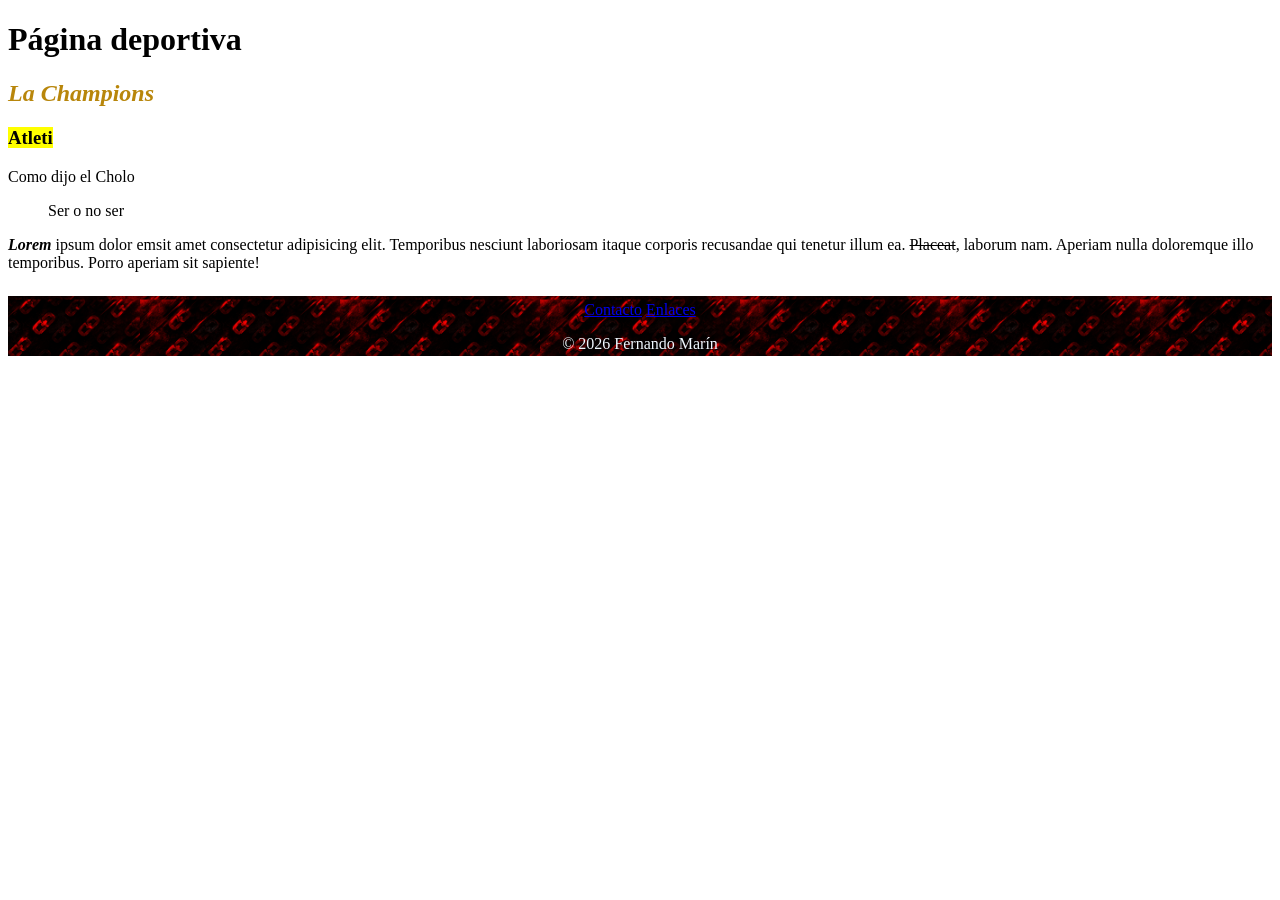
==== index.html @ 680bb14b "Fix HTML structure and update links" ====
<!DOCTYPE html>
<html lang="es">
<head>
    <meta charset="UTF-8">
    <meta name="viewport" content="width=device-width, initial-scale=1.0">
    <title>Página deportiva</title>
    <meta name="keywords" content="futbol, tenis, atletismo, deportes">
    <!-- las keywords no sirven hoy en dia-->
     <meta name="description" content="Página de deportes actualizada">
     <meta name="robots" content="index,follow">
     <meta name="language" content="español">
     <meta name="author" content="Fernando Martín">
     <meta name="subject" content="Deportes">
    <link rel="apple-touch-icon" sizes="180x180" href="apple-touch-icon.png">
    <link rel="icon" type="image/png" sizes="32x32" href="favicon-32x32.png">
    <link rel="icon" type="image/png" sizes="16x16" href="favicon-16x16.png">
</head>
<body>
<link rel="stylesheet" href="estilos.css">
    <header>
        <h1>Página deportiva</h1>
   
   
    </header>
    <nav>
       
    </nav>
    <main>
 <section id="contenido">
    <h2><em>La Champions</em></h2>
    <article>
        <h3><mark>Atleti</mark></h3>
        <p>Como dijo el Cholo</p>
        <blockquote>Ser o no ser</blockquote>
        <p><strong><i>Lorem</i></strong> ipsum dolor emsit amet consectetur adipisicing elit. Temporibus nesciunt laboriosam itaque corporis recusandae qui tenetur illum ea. <s>Placeat</s>, laborum nam. Aperiam nulla doloremque illo temporibus. Porro aperiam sit sapiente!</p>
    </article>

 </section>    
</main>
<title>Página deportiva</title>
<body>
    <h6>  
      

    </h6>   
</body>
<footer>
        <a href="Contacto.html" target="_blank"title="Contacto">Contacto</a>
        <a href="enlaces.html" target="_blank"title="Enlaces">Enlaces</a>
    <blockquote>&copy; 2026 Fernando Marín</blockquote>
</footer>
</body>
</html>
---- estilos.css ----
body{

}
h2{
    color: darkgoldenrod;
}
footer{
li{
word-spacing: 30px;
font-size: 
}
color: aliceblue;
background-repeat: repeat;
background-position: center;
background-attachment: fixed;
height: 50px;
margin: 0;  
display: inline-block;
text-align: center;
padding: 5px 0px;
width: 100%;
background-image:url(imagenes/enlacespeq.png);
background-size: 200px auto;
}
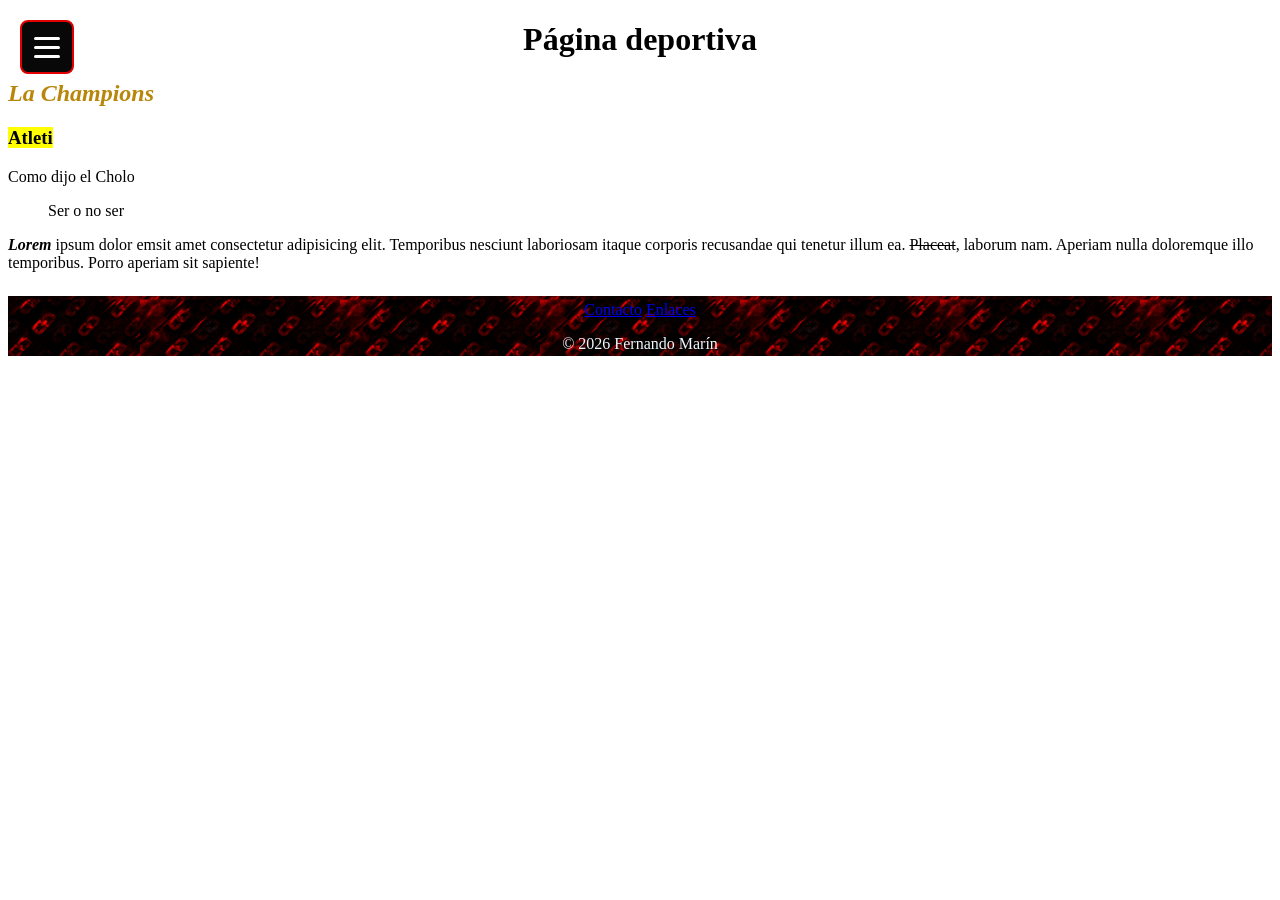
==== commit 81040717: "Fix HTML structure and add side menu functionality" ====
--- a/index.html
+++ b/index.html
@@ -14,8 +14,18 @@
     <link rel="apple-touch-icon" sizes="180x180" href="apple-touch-icon.png">
     <link rel="icon" type="image/png" sizes="32x32" href="favicon-32x32.png">
     <link rel="icon" type="image/png" sizes="16x16" href="favicon-16x16.png">
+    
 </head>
+<head> <meta charset="UTF-8"> <meta name="viewport" content="width=device-width, initial-scale=1.0"> <title>Menú lateral</title> <style> 
+/* Ocultamos el checkbox */ #menu-toggle { display: none; } 
+/* Botón de las tres líneas */ .menu-button { position: fixed; top: 20px; left: 20px; width: 50px; height: 50px; background: #080808; border: 2px solid #e00000; border-radius: 8px; display: flex; flex-direction: column; justify-content: center; align-items: center; gap: 6px; cursor: pointer; z-index: 1001; } 
+/* Las tres líneas */ .menu-button span { width: 26px; height: 3px; background: white; border-radius: 3px; transition: 0.3s; } 
+/* Menú lateral */ .side-menu { position: fixed; top: 0; left: 0; width: 280px; height: 100vh; background: #080808; border-right: 2px solid #e00000; padding-top: 90px; transform: translateX(-100%); transition: transform 0.4s ease; z-index: 1000; } 
+/* Abrir menú */ #menu-toggle:checked ~ .side-menu { transform: translateX(0); } 
+/* Enlaces */ .side-menu a { display: block; padding: 18px 30px; color: white; text-decoration: none; font-size: 18px; font-weight: bold; transition: 0.25s; } .side-menu a:hover { background: #e00000; padding-left: 40px; } 
+/* Convertir las tres líneas en X */ #menu-toggle:checked + .menu-button span:nth-child(1) { transform: rotate(45deg) translate(6px, 6px); } #menu-toggle:checked + .menu-button span:nth-child(2) { opacity: 0; } #menu-toggle:checked + .menu-button span:nth-child(3) { transform: rotate(-45deg) translate(6px, -6px); } </style> </head> <body> <!-- Checkbox que controla el menú --> <input type="checkbox" id="menu-toggle"> <!-- Botón de tres líneas --> <label for="menu-toggle" class="menu-button"> <span></span> <span></span> <span></span> </label> <!-- Menú --> <nav class="side-menu"> <a href="#">Inicio</a> <a href="#">Fútbol</a><!-- Fútbol --> <input type="checkbox" id="futbol-toggle"> <label for="futbol-toggle" class="futbol-menu"> Fútbol <span>+</span> </label> <!-- Subcategorías --> <div class="subcategorias"> <a href="#"><span class="Europa">Ligas Europeas</span></a> <a href="#"><span class="UEFA">UEFA</span></a> <a href="#"><span class="Selecciones">Selecciones</span></a> <a href="#"><span class="América">Ligas Americanas</span></a> </div> <a href="#">Atletismo</a> <a href="#">Baloncesto</a> <a href="#">Motor</a> <a href="Contacto.html" target="_blank"title="Contacto"><span class="azul">Contacto</span></a> <a href="Enlaces.html" target="_blank"title="Enlaces"><span class="azul">Enlaces</span></a></nav> </body>
 <body>
+    
 <link rel="stylesheet" href="estilos.css">
     <header>
         <h1>Página deportiva</h1>
@@ -46,7 +56,7 @@
 </body>
 <footer>
         <a href="Contacto.html" target="_blank"title="Contacto">Contacto</a>
-        <a href="enlaces.html" target="_blank"title="Enlaces">Enlaces</a>
+        <a href="Enlaces.html" target="_blank"title="Enlaces">Enlaces</a>
     <blockquote>&copy; 2026 Fernando Marín</blockquote>
 </footer>
 </body>
--- a/estilos.css
+++ b/estilos.css
@@ -22,4 +22,32 @@
 background-image:url(imagenes/enlacespeq.png);
 background-size: 200px auto;
 }
+h1{
+    text-align: center;
+}
+.azul{
+    color: aquamarine;
+}
+/* Ocultar checkbox */ #futbol-toggle { display: none; } 
+/* Botón Fútbol */ .futbol-menu { display: flex; justify-content: space-between; align-items: center; padding: 18px 30px; color: white; font-size: 18px; font-weight: bold; cursor: pointer; transition: 0.25s; } 
+/* Efecto al pasar el ratón */ .futbol-menu:hover { background: #e00000; } 
+/* Símbolo + */ .futbol-menu span { font-size: 22px; transition: 0.3s; } 
+/* Subcategorías ocultas */ .subcategorias { max-height: 0; overflow: hidden; background: #111; transition: max-height 0.4s ease; } 
+/* Mostrar subcategorías */ #futbol-toggle:checked ~ .subcategorias { max-height: 250px; } 
+/* Enlaces secundarios */ .subcategorias a { display: block; padding: 12px 30px 12px 50px; color: #bdbdbd; text-decoration: none; font-size: 15px; font-weight: normal; transition: 0.25s; } 
+/* Hover de las categorías */ .subcategorias a:hover { color: white; background: #1c1c1c; padding-left: 60px; } 
+/* Cambiar + por − */ #futbol-toggle:checked + .futbol-menu span { transform: rotate(45deg); }
+.UEFA{
+    color: rgb(49, 105, 218);
+}
+.Selecciones{
+    color: greenyellow;
+}
+.Europa{
+    color: slateblue;
+}
+.América{
+    color: chocolate;
+}
+/* Efecto al pasar el ratón */ .UEFA-menu:hover { background: rgb(67, 115, 211); } 
 
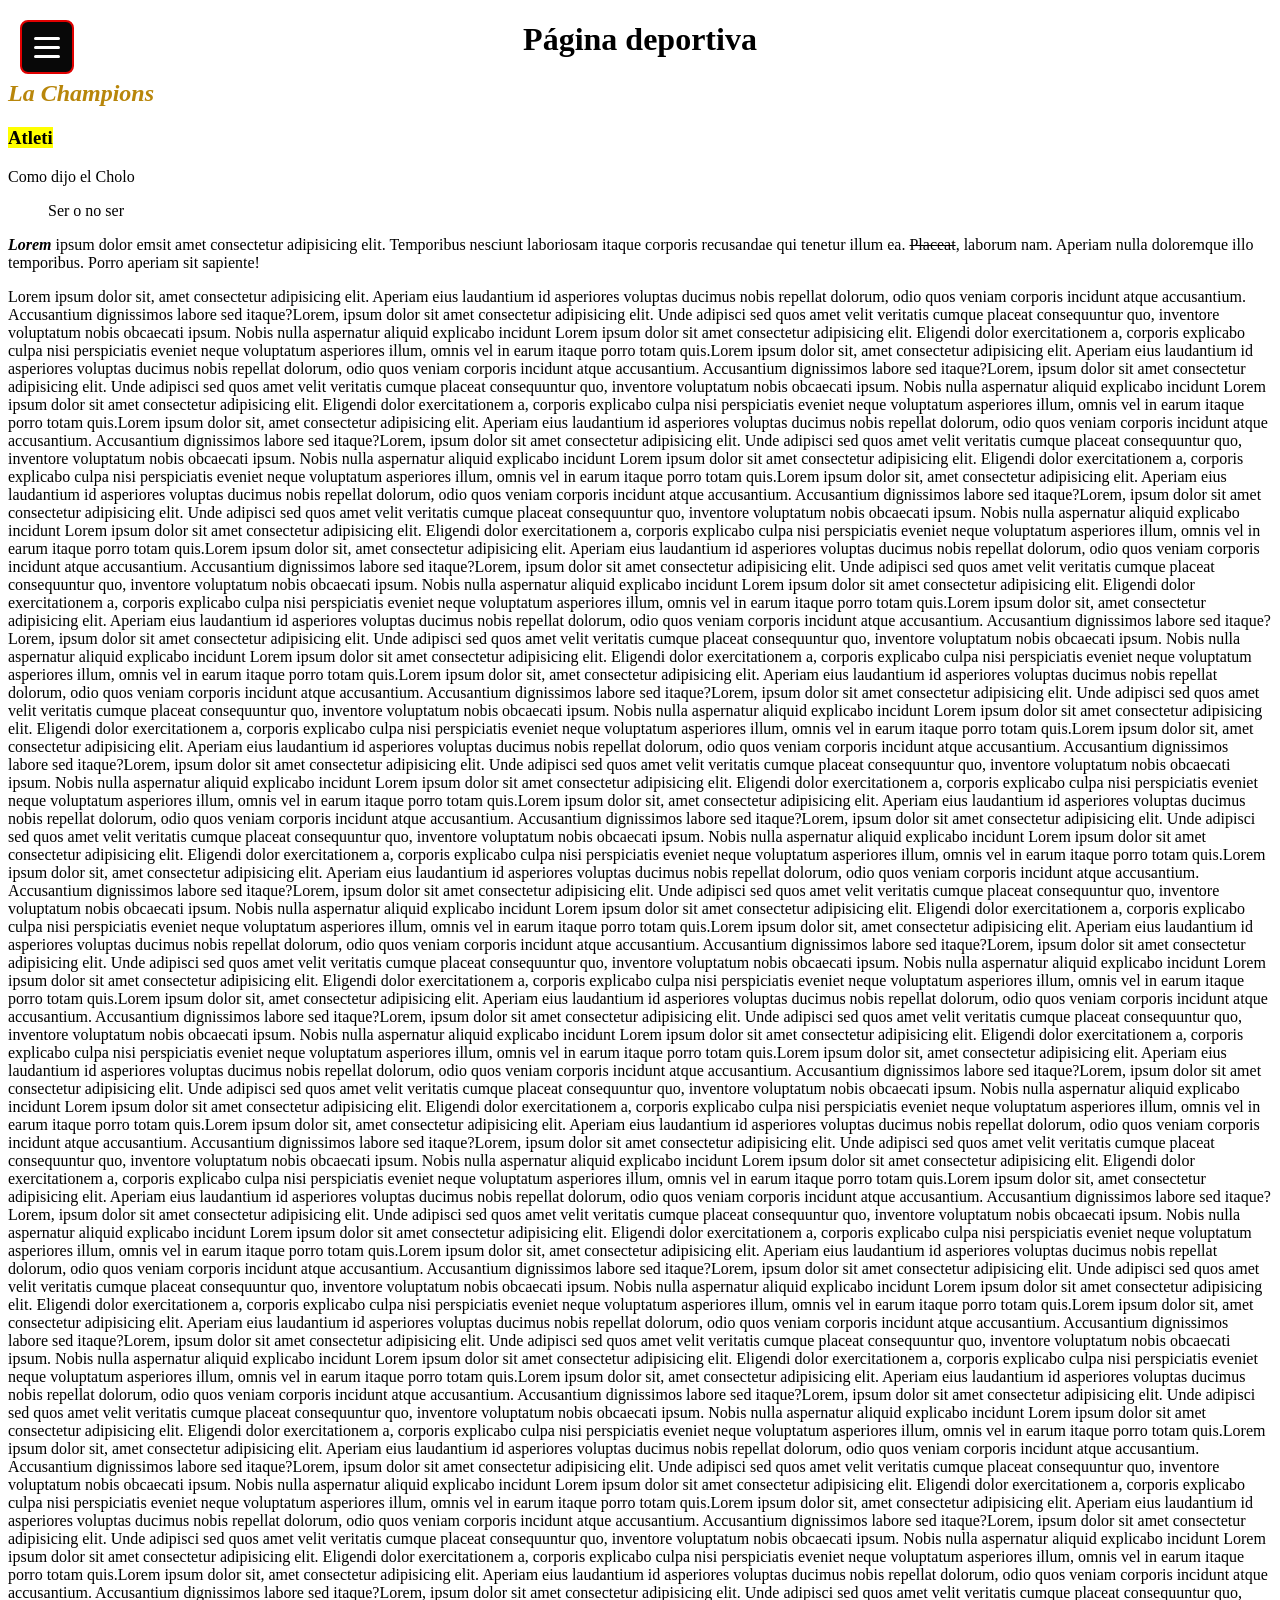
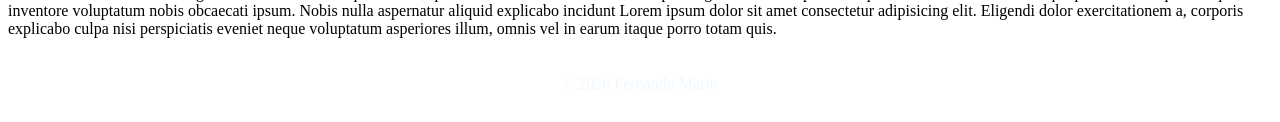
==== commit 8deb0d53: "Update index.html" ====
--- a/index.html
+++ b/index.html
@@ -23,8 +23,75 @@
 /* Menú lateral */ .side-menu { position: fixed; top: 0; left: 0; width: 280px; height: 100vh; background: #080808; border-right: 2px solid #e00000; padding-top: 90px; transform: translateX(-100%); transition: transform 0.4s ease; z-index: 1000; } 
 /* Abrir menú */ #menu-toggle:checked ~ .side-menu { transform: translateX(0); } 
 /* Enlaces */ .side-menu a { display: block; padding: 18px 30px; color: white; text-decoration: none; font-size: 18px; font-weight: bold; transition: 0.25s; } .side-menu a:hover { background: #e00000; padding-left: 40px; } 
-/* Convertir las tres líneas en X */ #menu-toggle:checked + .menu-button span:nth-child(1) { transform: rotate(45deg) translate(6px, 6px); } #menu-toggle:checked + .menu-button span:nth-child(2) { opacity: 0; } #menu-toggle:checked + .menu-button span:nth-child(3) { transform: rotate(-45deg) translate(6px, -6px); } </style> </head> <body> <!-- Checkbox que controla el menú --> <input type="checkbox" id="menu-toggle"> <!-- Botón de tres líneas --> <label for="menu-toggle" class="menu-button"> <span></span> <span></span> <span></span> </label> <!-- Menú --> <nav class="side-menu"> <a href="#">Inicio</a> <a href="#">Fútbol</a><!-- Fútbol --> <input type="checkbox" id="futbol-toggle"> <label for="futbol-toggle" class="futbol-menu"> Fútbol <span>+</span> </label> <!-- Subcategorías --> <div class="subcategorias"> <a href="#"><span class="Europa">Ligas Europeas</span></a> <a href="#"><span class="UEFA">UEFA</span></a> <a href="#"><span class="Selecciones">Selecciones</span></a> <a href="#"><span class="América">Ligas Americanas</span></a> </div> <a href="#">Atletismo</a> <a href="#">Baloncesto</a> <a href="#">Motor</a> <a href="Contacto.html" target="_blank"title="Contacto"><span class="azul">Contacto</span></a> <a href="Enlaces.html" target="_blank"title="Enlaces"><span class="azul">Enlaces</span></a></nav> </body>
+/* Convertir las tres líneas en X */ #menu-toggle:checked + .menu-button span:nth-child(1) { 
+transform: rotate(45deg) translate(6px, 6px); 
+} 
+#menu-toggle:checked + .menu-button span:nth-child(2) { 
+    opacity: 0; 
+} 
+ #menu-toggle:checked + .menu-button span:nth-child(3) { 
+transform: rotate(-45deg) translate(6px, -6px); 
+} </style> </head> <body> <!-- Checkbox que controla el menú --> <input type="checkbox" id="menu-toggle"> <!-- Botón de tres líneas --> <label for="menu-toggle" class="menu-button"> <span></span> <span></span> <span></span> </label> <!-- Menú --> <nav class="side-menu"> <a href="#">Inicio</a> <a href="#">Fútbol</a><!-- Fútbol -->
+<input type="checkbox" id="futbol-toggle">
+
+<label for="futbol-toggle" class="futbol-menu">
+    Fútbol
+    <span>+</span>
+</label>
+
+<!-- Subcategorías -->
+<div class="subcategorias">
+
+    <!-- Ligas Europeas -->
+    <input type="checkbox" id="ligas-europeas-toggle">
+
+    <label for="ligas-europeas-toggle" class="ligas-europeas-menu">
+        Ligas Europeas
+        <span>+</span>
+    </label>
+
+    <!-- Ligas -->
+    <div class="ligas-europeas">
+
+        <a href="Ligas enlaces/Premier.html">
+            <img src="logos/premier-league.avif" alt="Premier League">
+            <span>Premier League</span>
+        </a>
+
+        <a href="#">
+            <img src="logos/laliga.webp" alt="LaLiga">
+            <span>LaLiga</span>
+        </a>
+
+        <a href="#">
+            <img src="logos/serie-a.svg" alt="Serie A">
+            <span>Serie A</span>
+        </a>
+
+        <a href="#">
+            <img src="logos/bundesliga.webp" alt="Bundesliga">
+            <span>Bundesliga</span>
+        </a>
+
+        <a href="#">
+            <img src="logos/primeira-liga.png" alt="Primeira Liga">
+            <span>Primeira Liga</span>
+        </a>
+
+        <a href="#">
+            <img src="logos/ligue-1.png" alt="Ligue 1">
+            <span>Ligue 1</span>
+        </a>
+
+    </div>
+
+    <a href="#"><span class="UEFA">UEFA</span></a>
+    <a href="#"><span class="Selecciones">Selecciones</span></a>
+    <a href="#"><span class="América">Ligas Americanas</span></a>
+
+</div> <a href="#">Atletismo</a> <a href="#">Baloncesto</a> <a href="#">Motor</a> <a href="Contacto.html" target="_blank"title="Contacto"><span class="azul">Contacto</span></a> <a href="Enlaces.html" target="_blank"title="Enlaces"><span class="azul">Enlaces</span></a></nav> </body>
 <body>
+
     
 <link rel="stylesheet" href="estilos.css">
     <header>
@@ -43,21 +110,13 @@
         <p>Como dijo el Cholo</p>
         <blockquote>Ser o no ser</blockquote>
         <p><strong><i>Lorem</i></strong> ipsum dolor emsit amet consectetur adipisicing elit. Temporibus nesciunt laboriosam itaque corporis recusandae qui tenetur illum ea. <s>Placeat</s>, laborum nam. Aperiam nulla doloremque illo temporibus. Porro aperiam sit sapiente!</p>
+        <p>Lorem ipsum dolor sit, amet consectetur adipisicing elit. Aperiam eius laudantium id asperiores voluptas ducimus nobis repellat dolorum, odio quos veniam corporis incidunt atque accusantium. Accusantium dignissimos labore sed itaque?Lorem, ipsum dolor sit amet consectetur adipisicing elit. Unde adipisci sed quos amet velit veritatis cumque placeat consequuntur quo, inventore voluptatum nobis obcaecati ipsum. Nobis nulla aspernatur aliquid explicabo incidunt Lorem ipsum dolor sit amet consectetur adipisicing elit. Eligendi dolor exercitationem a, corporis explicabo culpa nisi perspiciatis eveniet neque voluptatum asperiores illum, omnis vel in earum itaque porro totam quis.Lorem ipsum dolor sit, amet consectetur adipisicing elit. Aperiam eius laudantium id asperiores voluptas ducimus nobis repellat dolorum, odio quos veniam corporis incidunt atque accusantium. Accusantium dignissimos labore sed itaque?Lorem, ipsum dolor sit amet consectetur adipisicing elit. Unde adipisci sed quos amet velit veritatis cumque placeat consequuntur quo, inventore voluptatum nobis obcaecati ipsum. Nobis nulla aspernatur aliquid explicabo incidunt Lorem ipsum dolor sit amet consectetur adipisicing elit. Eligendi dolor exercitationem a, corporis explicabo culpa nisi perspiciatis eveniet neque voluptatum asperiores illum, omnis vel in earum itaque porro totam quis.Lorem ipsum dolor sit, amet consectetur adipisicing elit. Aperiam eius laudantium id asperiores voluptas ducimus nobis repellat dolorum, odio quos veniam corporis incidunt atque accusantium. Accusantium dignissimos labore sed itaque?Lorem, ipsum dolor sit amet consectetur adipisicing elit. Unde adipisci sed quos amet velit veritatis cumque placeat consequuntur quo, inventore voluptatum nobis obcaecati ipsum. Nobis nulla aspernatur aliquid explicabo incidunt Lorem ipsum dolor sit amet consectetur adipisicing elit. Eligendi dolor exercitationem a, corporis explicabo culpa nisi perspiciatis eveniet neque voluptatum asperiores illum, omnis vel in earum itaque porro totam quis.Lorem ipsum dolor sit, amet consectetur adipisicing elit. Aperiam eius laudantium id asperiores voluptas ducimus nobis repellat dolorum, odio quos veniam corporis incidunt atque accusantium. Accusantium dignissimos labore sed itaque?Lorem, ipsum dolor sit amet consectetur adipisicing elit. Unde adipisci sed quos amet velit veritatis cumque placeat consequuntur quo, inventore voluptatum nobis obcaecati ipsum. Nobis nulla aspernatur aliquid explicabo incidunt Lorem ipsum dolor sit amet consectetur adipisicing elit. Eligendi dolor exercitationem a, corporis explicabo culpa nisi perspiciatis eveniet neque voluptatum asperiores illum, omnis vel in earum itaque porro totam quis.Lorem ipsum dolor sit, amet consectetur adipisicing elit. Aperiam eius laudantium id asperiores voluptas ducimus nobis repellat dolorum, odio quos veniam corporis incidunt atque accusantium. Accusantium dignissimos labore sed itaque?Lorem, ipsum dolor sit amet consectetur adipisicing elit. Unde adipisci sed quos amet velit veritatis cumque placeat consequuntur quo, inventore voluptatum nobis obcaecati ipsum. Nobis nulla aspernatur aliquid explicabo incidunt Lorem ipsum dolor sit amet consectetur adipisicing elit. Eligendi dolor exercitationem a, corporis explicabo culpa nisi perspiciatis eveniet neque voluptatum asperiores illum, omnis vel in earum itaque porro totam quis.Lorem ipsum dolor sit, amet consectetur adipisicing elit. Aperiam eius laudantium id asperiores voluptas ducimus nobis repellat dolorum, odio quos veniam corporis incidunt atque accusantium. Accusantium dignissimos labore sed itaque?Lorem, ipsum dolor sit amet consectetur adipisicing elit. Unde adipisci sed quos amet velit veritatis cumque placeat consequuntur quo, inventore voluptatum nobis obcaecati ipsum. Nobis nulla aspernatur aliquid explicabo incidunt Lorem ipsum dolor sit amet consectetur adipisicing elit. Eligendi dolor exercitationem a, corporis explicabo culpa nisi perspiciatis eveniet neque voluptatum asperiores illum, omnis vel in earum itaque porro totam quis.Lorem ipsum dolor sit, amet consectetur adipisicing elit. Aperiam eius laudantium id asperiores voluptas ducimus nobis repellat dolorum, odio quos veniam corporis incidunt atque accusantium. Accusantium dignissimos labore sed itaque?Lorem, ipsum dolor sit amet consectetur adipisicing elit. Unde adipisci sed quos amet velit veritatis cumque placeat consequuntur quo, inventore voluptatum nobis obcaecati ipsum. Nobis nulla aspernatur aliquid explicabo incidunt Lorem ipsum dolor sit amet consectetur adipisicing elit. Eligendi dolor exercitationem a, corporis explicabo culpa nisi perspiciatis eveniet neque voluptatum asperiores illum, omnis vel in earum itaque porro totam quis.Lorem ipsum dolor sit, amet consectetur adipisicing elit. Aperiam eius laudantium id asperiores voluptas ducimus nobis repellat dolorum, odio quos veniam corporis incidunt atque accusantium. Accusantium dignissimos labore sed itaque?Lorem, ipsum dolor sit amet consectetur adipisicing elit. Unde adipisci sed quos amet velit veritatis cumque placeat consequuntur quo, inventore voluptatum nobis obcaecati ipsum. Nobis nulla aspernatur aliquid explicabo incidunt Lorem ipsum dolor sit amet consectetur adipisicing elit. Eligendi dolor exercitationem a, corporis explicabo culpa nisi perspiciatis eveniet neque voluptatum asperiores illum, omnis vel in earum itaque porro totam quis.Lorem ipsum dolor sit, amet consectetur adipisicing elit. Aperiam eius laudantium id asperiores voluptas ducimus nobis repellat dolorum, odio quos veniam corporis incidunt atque accusantium. Accusantium dignissimos labore sed itaque?Lorem, ipsum dolor sit amet consectetur adipisicing elit. Unde adipisci sed quos amet velit veritatis cumque placeat consequuntur quo, inventore voluptatum nobis obcaecati ipsum. Nobis nulla aspernatur aliquid explicabo incidunt Lorem ipsum dolor sit amet consectetur adipisicing elit. Eligendi dolor exercitationem a, corporis explicabo culpa nisi perspiciatis eveniet neque voluptatum asperiores illum, omnis vel in earum itaque porro totam quis.Lorem ipsum dolor sit, amet consectetur adipisicing elit. Aperiam eius laudantium id asperiores voluptas ducimus nobis repellat dolorum, odio quos veniam corporis incidunt atque accusantium. Accusantium dignissimos labore sed itaque?Lorem, ipsum dolor sit amet consectetur adipisicing elit. Unde adipisci sed quos amet velit veritatis cumque placeat consequuntur quo, inventore voluptatum nobis obcaecati ipsum. Nobis nulla aspernatur aliquid explicabo incidunt Lorem ipsum dolor sit amet consectetur adipisicing elit. Eligendi dolor exercitationem a, corporis explicabo culpa nisi perspiciatis eveniet neque voluptatum asperiores illum, omnis vel in earum itaque porro totam quis.Lorem ipsum dolor sit, amet consectetur adipisicing elit. Aperiam eius laudantium id asperiores voluptas ducimus nobis repellat dolorum, odio quos veniam corporis incidunt atque accusantium. Accusantium dignissimos labore sed itaque?Lorem, ipsum dolor sit amet consectetur adipisicing elit. Unde adipisci sed quos amet velit veritatis cumque placeat consequuntur quo, inventore voluptatum nobis obcaecati ipsum. Nobis nulla aspernatur aliquid explicabo incidunt Lorem ipsum dolor sit amet consectetur adipisicing elit. Eligendi dolor exercitationem a, corporis explicabo culpa nisi perspiciatis eveniet neque voluptatum asperiores illum, omnis vel in earum itaque porro totam quis.Lorem ipsum dolor sit, amet consectetur adipisicing elit. Aperiam eius laudantium id asperiores voluptas ducimus nobis repellat dolorum, odio quos veniam corporis incidunt atque accusantium. Accusantium dignissimos labore sed itaque?Lorem, ipsum dolor sit amet consectetur adipisicing elit. Unde adipisci sed quos amet velit veritatis cumque placeat consequuntur quo, inventore voluptatum nobis obcaecati ipsum. Nobis nulla aspernatur aliquid explicabo incidunt Lorem ipsum dolor sit amet consectetur adipisicing elit. Eligendi dolor exercitationem a, corporis explicabo culpa nisi perspiciatis eveniet neque voluptatum asperiores illum, omnis vel in earum itaque porro totam quis.Lorem ipsum dolor sit, amet consectetur adipisicing elit. Aperiam eius laudantium id asperiores voluptas ducimus nobis repellat dolorum, odio quos veniam corporis incidunt atque accusantium. Accusantium dignissimos labore sed itaque?Lorem, ipsum dolor sit amet consectetur adipisicing elit. Unde adipisci sed quos amet velit veritatis cumque placeat consequuntur quo, inventore voluptatum nobis obcaecati ipsum. Nobis nulla aspernatur aliquid explicabo incidunt Lorem ipsum dolor sit amet consectetur adipisicing elit. Eligendi dolor exercitationem a, corporis explicabo culpa nisi perspiciatis eveniet neque voluptatum asperiores illum, omnis vel in earum itaque porro totam quis.Lorem ipsum dolor sit, amet consectetur adipisicing elit. Aperiam eius laudantium id asperiores voluptas ducimus nobis repellat dolorum, odio quos veniam corporis incidunt atque accusantium. Accusantium dignissimos labore sed itaque?Lorem, ipsum dolor sit amet consectetur adipisicing elit. Unde adipisci sed quos amet velit veritatis cumque placeat consequuntur quo, inventore voluptatum nobis obcaecati ipsum. Nobis nulla aspernatur aliquid explicabo incidunt Lorem ipsum dolor sit amet consectetur adipisicing elit. Eligendi dolor exercitationem a, corporis explicabo culpa nisi perspiciatis eveniet neque voluptatum asperiores illum, omnis vel in earum itaque porro totam quis.Lorem ipsum dolor sit, amet consectetur adipisicing elit. Aperiam eius laudantium id asperiores voluptas ducimus nobis repellat dolorum, odio quos veniam corporis incidunt atque accusantium. Accusantium dignissimos labore sed itaque?Lorem, ipsum dolor sit amet consectetur adipisicing elit. Unde adipisci sed quos amet velit veritatis cumque placeat consequuntur quo, inventore voluptatum nobis obcaecati ipsum. Nobis nulla aspernatur aliquid explicabo incidunt Lorem ipsum dolor sit amet consectetur adipisicing elit. Eligendi dolor exercitationem a, corporis explicabo culpa nisi perspiciatis eveniet neque voluptatum asperiores illum, omnis vel in earum itaque porro totam quis.Lorem ipsum dolor sit, amet consectetur adipisicing elit. Aperiam eius laudantium id asperiores voluptas ducimus nobis repellat dolorum, odio quos veniam corporis incidunt atque accusantium. Accusantium dignissimos labore sed itaque?Lorem, ipsum dolor sit amet consectetur adipisicing elit. Unde adipisci sed quos amet velit veritatis cumque placeat consequuntur quo, inventore voluptatum nobis obcaecati ipsum. Nobis nulla aspernatur aliquid explicabo incidunt Lorem ipsum dolor sit amet consectetur adipisicing elit. Eligendi dolor exercitationem a, corporis explicabo culpa nisi perspiciatis eveniet neque voluptatum asperiores illum, omnis vel in earum itaque porro totam quis.Lorem ipsum dolor sit, amet consectetur adipisicing elit. Aperiam eius laudantium id asperiores voluptas ducimus nobis repellat dolorum, odio quos veniam corporis incidunt atque accusantium. Accusantium dignissimos labore sed itaque?Lorem, ipsum dolor sit amet consectetur adipisicing elit. Unde adipisci sed quos amet velit veritatis cumque placeat consequuntur quo, inventore voluptatum nobis obcaecati ipsum. Nobis nulla aspernatur aliquid explicabo incidunt Lorem ipsum dolor sit amet consectetur adipisicing elit. Eligendi dolor exercitationem a, corporis explicabo culpa nisi perspiciatis eveniet neque voluptatum asperiores illum, omnis vel in earum itaque porro totam quis.Lorem ipsum dolor sit, amet consectetur adipisicing elit. Aperiam eius laudantium id asperiores voluptas ducimus nobis repellat dolorum, odio quos veniam corporis incidunt atque accusantium. Accusantium dignissimos labore sed itaque?Lorem, ipsum dolor sit amet consectetur adipisicing elit. Unde adipisci sed quos amet velit veritatis cumque placeat consequuntur quo, inventore voluptatum nobis obcaecati ipsum. Nobis nulla aspernatur aliquid explicabo incidunt Lorem ipsum dolor sit amet consectetur adipisicing elit. Eligendi dolor exercitationem a, corporis explicabo culpa nisi perspiciatis eveniet neque voluptatum asperiores illum, omnis vel in earum itaque porro totam quis.Lorem ipsum dolor sit, amet consectetur adipisicing elit. Aperiam eius laudantium id asperiores voluptas ducimus nobis repellat dolorum, odio quos veniam corporis incidunt atque accusantium. Accusantium dignissimos labore sed itaque?Lorem, ipsum dolor sit amet consectetur adipisicing elit. Unde adipisci sed quos amet velit veritatis cumque placeat consequuntur quo, inventore voluptatum nobis obcaecati ipsum. Nobis nulla aspernatur aliquid explicabo incidunt Lorem ipsum dolor sit amet consectetur adipisicing elit. Eligendi dolor exercitationem a, corporis explicabo culpa nisi perspiciatis eveniet neque voluptatum asperiores illum, omnis vel in earum itaque porro totam quis.Lorem ipsum dolor sit, amet consectetur adipisicing elit. Aperiam eius laudantium id asperiores voluptas ducimus nobis repellat dolorum, odio quos veniam corporis incidunt atque accusantium. Accusantium dignissimos labore sed itaque?Lorem, ipsum dolor sit amet consectetur adipisicing elit. Unde adipisci sed quos amet velit veritatis cumque placeat consequuntur quo, inventore voluptatum nobis obcaecati ipsum. Nobis nulla aspernatur aliquid explicabo incidunt Lorem ipsum dolor sit amet consectetur adipisicing elit. Eligendi dolor exercitationem a, corporis explicabo culpa nisi perspiciatis eveniet neque voluptatum asperiores illum, omnis vel in earum itaque porro totam quis.Lorem ipsum dolor sit, amet consectetur adipisicing elit. Aperiam eius laudantium id asperiores voluptas ducimus nobis repellat dolorum, odio quos veniam corporis incidunt atque accusantium. Accusantium dignissimos labore sed itaque?Lorem, ipsum dolor sit amet consectetur adipisicing elit. Unde adipisci sed quos amet velit veritatis cumque placeat consequuntur quo, inventore voluptatum nobis obcaecati ipsum. Nobis nulla aspernatur aliquid explicabo incidunt Lorem ipsum dolor sit amet consectetur adipisicing elit. Eligendi dolor exercitationem a, corporis explicabo culpa nisi perspiciatis eveniet neque voluptatum asperiores illum, omnis vel in earum itaque porro totam quis.</p>
     </article>
+ </section> 
+ </body>   
+</main>
 
- </section>    
-</main>
-<title>Página deportiva</title>
-<body>
-    <h6>  
-      
-
-    </h6>   
-</body>
 <footer>
-        <a href="Contacto.html" target="_blank"title="Contacto">Contacto</a>
-        <a href="Enlaces.html" target="_blank"title="Enlaces">Enlaces</a>
     <blockquote>&copy; 2026 Fernando Marín</blockquote>
 </footer>
-</body>
 </html>
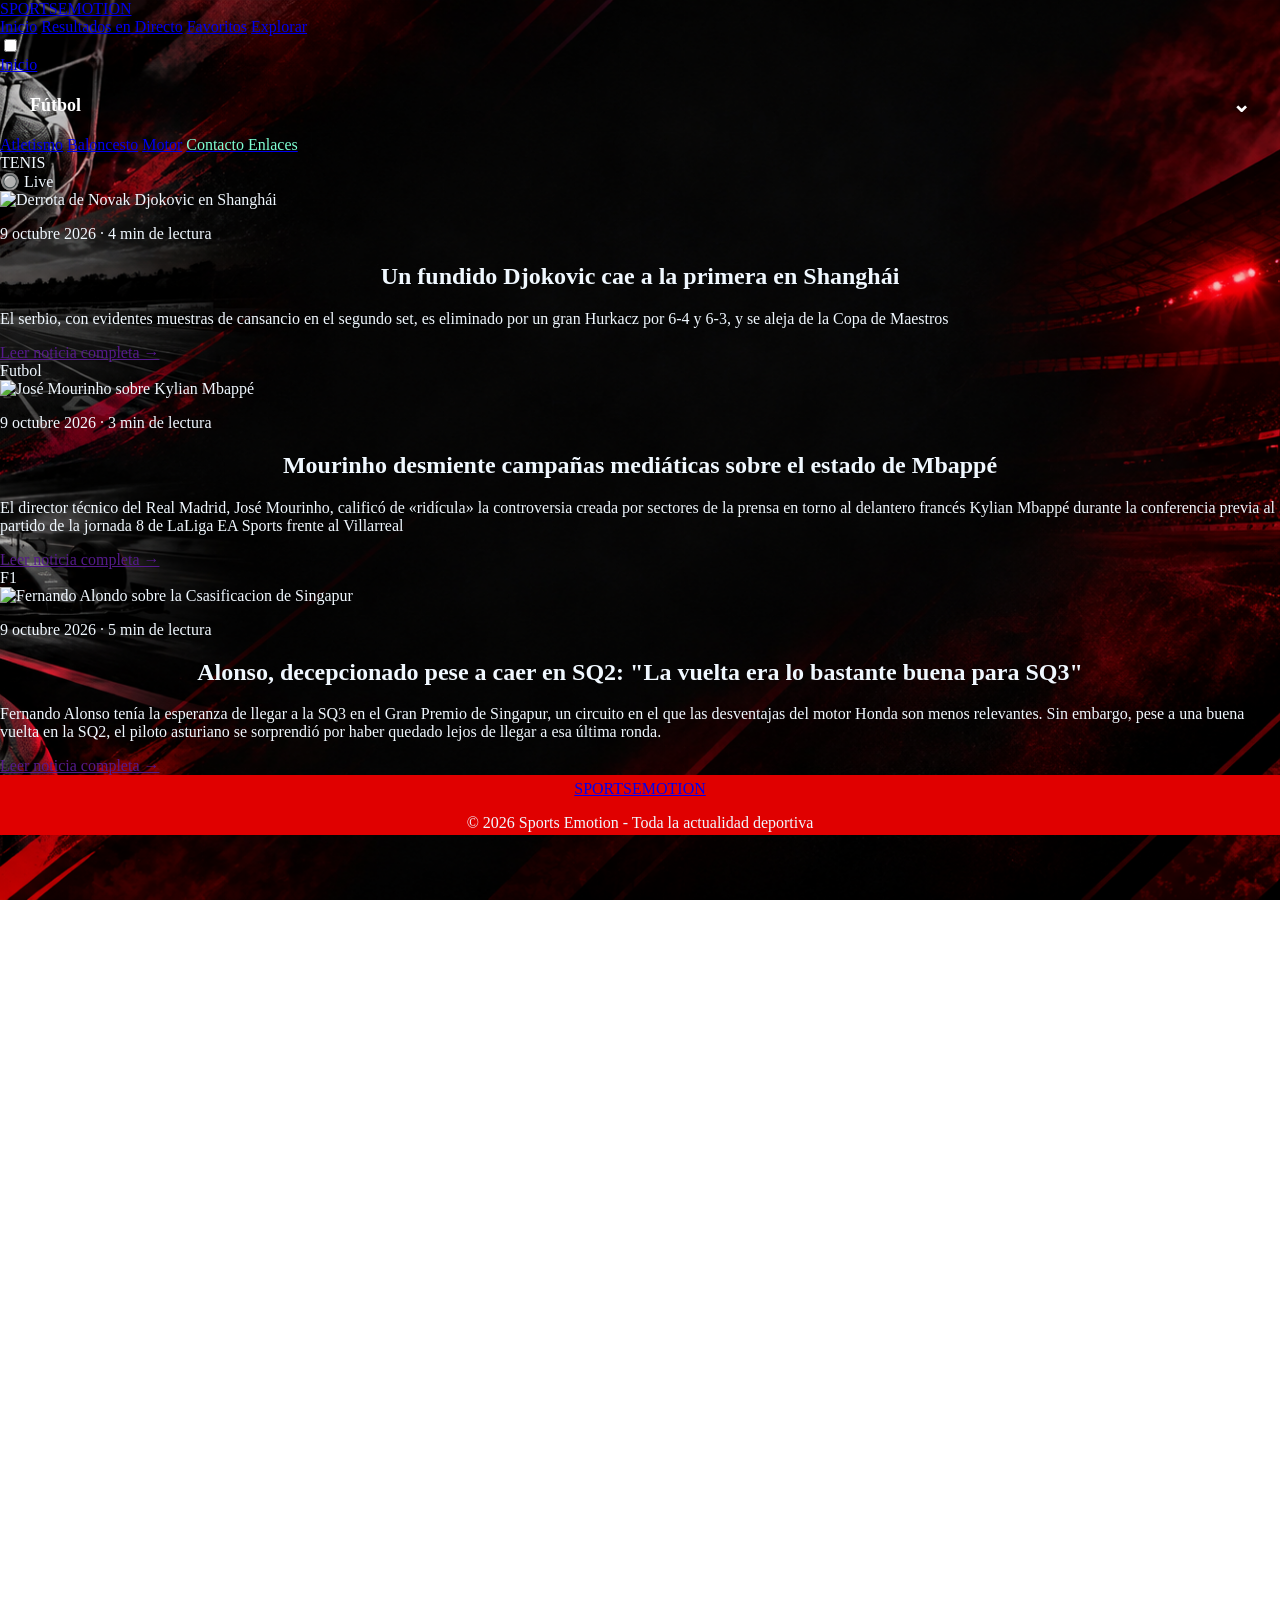
==== commit 22e75673: "Update index.html" ====
--- a/index.html
+++ b/index.html
@@ -1,122 +1,188 @@
 <!DOCTYPE html>
 <html lang="es">
+
 <head>
     <meta charset="UTF-8">
     <meta name="viewport" content="width=device-width, initial-scale=1.0">
-    <title>Página deportiva</title>
-    <meta name="keywords" content="futbol, tenis, atletismo, deportes">
-    <!-- las keywords no sirven hoy en dia-->
-     <meta name="description" content="Página de deportes actualizada">
-     <meta name="robots" content="index,follow">
-     <meta name="language" content="español">
-     <meta name="author" content="Fernando Martín">
-     <meta name="subject" content="Deportes">
-    <link rel="apple-touch-icon" sizes="180x180" href="apple-touch-icon.png">
-    <link rel="icon" type="image/png" sizes="32x32" href="favicon-32x32.png">
-    <link rel="icon" type="image/png" sizes="16x16" href="favicon-16x16.png">
-    
+
+    <title>SPORTS EMOTION | Actualidad deportiva</title>
+
+    <meta name="keywords" content="fútbol, tenis, atletismo, deportes">
+    <meta name="description" content="Toda la actualidad deportiva en Sports Emotion">
+    <meta name="robots" content="index,follow">
+    <meta name="author" content="Fernando Martín">
+
+    <link rel="apple-touch-icon" sizes="180x180"
+          href="apple-touch-icon.png">
+    <link rel="icon" type="image/png" sizes="32x32"
+          href="favicon-32x32.png">
+    <link rel="icon" type="image/png" sizes="16x16"
+          href="favicon-16x16.png">
+
+    <link rel="stylesheet" href="estilos.css">
 </head>
-<head> <meta charset="UTF-8"> <meta name="viewport" content="width=device-width, initial-scale=1.0"> <title>Menú lateral</title> <style> 
-/* Ocultamos el checkbox */ #menu-toggle { display: none; } 
-/* Botón de las tres líneas */ .menu-button { position: fixed; top: 20px; left: 20px; width: 50px; height: 50px; background: #080808; border: 2px solid #e00000; border-radius: 8px; display: flex; flex-direction: column; justify-content: center; align-items: center; gap: 6px; cursor: pointer; z-index: 1001; } 
-/* Las tres líneas */ .menu-button span { width: 26px; height: 3px; background: white; border-radius: 3px; transition: 0.3s; } 
-/* Menú lateral */ .side-menu { position: fixed; top: 0; left: 0; width: 280px; height: 100vh; background: #080808; border-right: 2px solid #e00000; padding-top: 90px; transform: translateX(-100%); transition: transform 0.4s ease; z-index: 1000; } 
-/* Abrir menú */ #menu-toggle:checked ~ .side-menu { transform: translateX(0); } 
-/* Enlaces */ .side-menu a { display: block; padding: 18px 30px; color: white; text-decoration: none; font-size: 18px; font-weight: bold; transition: 0.25s; } .side-menu a:hover { background: #e00000; padding-left: 40px; } 
-/* Convertir las tres líneas en X */ #menu-toggle:checked + .menu-button span:nth-child(1) { 
-transform: rotate(45deg) translate(6px, 6px); 
-} 
-#menu-toggle:checked + .menu-button span:nth-child(2) { 
-    opacity: 0; 
-} 
- #menu-toggle:checked + .menu-button span:nth-child(3) { 
-transform: rotate(-45deg) translate(6px, -6px); 
-} </style> </head> <body> <!-- Checkbox que controla el menú --> <input type="checkbox" id="menu-toggle"> <!-- Botón de tres líneas --> <label for="menu-toggle" class="menu-button"> <span></span> <span></span> <span></span> </label> <!-- Menú --> <nav class="side-menu"> <a href="#">Inicio</a> <a href="#">Fútbol</a><!-- Fútbol -->
-<input type="checkbox" id="futbol-toggle">
 
-<label for="futbol-toggle" class="futbol-menu">
-    Fútbol
-    <span>+</span>
-</label>
+<body>
 
-<!-- Subcategorías -->
-<div class="subcategorias">
+    <!-- CABECERA PRINCIPAL -->
+    <header class="cabecera">
 
-    <!-- Ligas Europeas -->
-    <input type="checkbox" id="ligas-europeas-toggle">
+        <a href="SportsEmotion.html" class="logo">
+            SPORTS<span>EMOTION</span>
+        </a>
 
-    <label for="ligas-europeas-toggle" class="ligas-europeas-menu">
-        Ligas Europeas
-        <span>+</span>
+        <nav class="navegacion-principal">
+            <a href="SportsEmotion.html" class="activo">Inicio</a>
+            <a href="Clasificacion PL.html">Resultados en Directo</a>
+            <a href="noticias.html">Favoritos</a>
+            <a href="Cabecera/Explorar.html"target= "_blank">Explorar</a>
+        </nav>
+
+    </header>
+
+
+    <!-- CHECKBOX DEL MENÚ HAMBURGUESA -->
+    <input type="checkbox" id="menu-toggle">
+
+    <!-- BOTÓN DE LAS TRES LÍNEAS -->
+    <label for="menu-toggle" class="menu-button"aria-label="Abrir o cerrar el menú">
+
+        <span></span>
+        <span></span>
+        <span></span>
+
     </label>
 
-    <!-- Ligas -->
-    <div class="ligas-europeas">
 
-        <a href="Ligas enlaces/Premier.html">
-            <img src="logos/premier-league.avif" alt="Premier League">
-            <span>Premier League</span>
+    <!-- MENÚ LATERAL -->
+    <nav class="side-menu" aria-label="Menú de deportes">
+
+        <a href="SportsEmotion.html">Inicio</a>
+
+        <!-- DESPLEGABLE DE FÚTBOL -->
+        <input type="checkbox" id="futbol-toggle">
+
+        <label for="futbol-toggle" class="futbol-menu">
+            Fútbol <span class="flecha">⌄</span>
+        </label>
+
+        <div class="subcategorias">
+
+            <!-- LIGAS EUROPEAS -->
+            <input type="checkbox" id="ligas-europeas-toggle">
+
+            <label for="ligas-europeas-toggle"class="ligas-europeas-menu">
+                Ligas Europeas <span class="flecha">⌄</span>
+            </label>
+            <!-- LISTA DE LIGAS -->
+            <div class="ligas-europeas">
+                <a href="Ligas enlaces/Premier.html">
+                    <img src="logos/premier-league.avif"alt="Logo de la Premier League">
+                    <span>Premier League</span>
+                </a>
+                <a href="#">
+                    <img src="logos/laliga.webp"alt="Logo de LaLiga">
+                    <span>LaLiga</span>
+                </a>
+                <a href="#">
+                    <img src="logos/serie-a.svg"alt="Logo de Serie A">
+                    <span>Serie A</span>
+                </a>
+                <a href="#">
+                    <img src="logos/bundesliga.webp"alt="Logo de Bundesliga">
+                    <span>Bundesliga</span>
+                </a>
+                <a href="#">
+                    <img src="logos/primeira-liga.png"alt="Logo de Primeira Liga">
+                    <span>Primeira Liga</span>
+                </a>
+                <a href="#">
+                    <img src="logos/ligue-1.png"alt="Logo de Ligue 1">
+                    <span>Ligue 1</span>
+                </a>
+            </div>
+
+            <!-- OTRAS CATEGORÍAS DE FÚTBOL -->
+            <a href="#"><span class="uefa">UEFA</span></a>
+
+            <a href="#">
+                <span class="selecciones">Selecciones</span>
+            </a>
+
+            <a href="#">
+                <span class="america">Ligas Americanas</span>
+            </a>
+
+        </div>
+
+        <!-- RESTO DE DEPORTES -->
+        <a href="#">Atletismo</a>
+        <a href="#">Baloncesto</a>
+        <a href="#">Motor</a>
+
+        <a href="Contacto.html" target="_blank">
+            <span class="azul">Contacto</span>
         </a>
+        <a href="Enlaces.html" target="_blank">
+            <span class="azul">Enlaces</span>
+        </a>
+    </nav>
 
-        <a href="#">
-            <img src="logos/laliga.webp" alt="LaLiga">
-            <span>LaLiga</span>
+
+    <!-- CONTENIDO PRINCIPAL -->
+    <main class="principal">
+        <!-- NOTICIA DESTACADA -->
+        <article class="noticiaprincipal">
+            <div class="cabecera-noticia-princ">
+                <div class="etiquetaTenis">TENIS</div>
+                <div class="live">🔘 Live</div>
+            </div>
+            <img src="imagenes noticias/djokovic_shangai.webp" alt="Derrota de Novak Djokovic en Shanghái"class="imagen-noticia-princ">
+            <div class="contenido-noticia-princ">
+                <p class="fecha-princ">9 octubre 2026 · 4 min de lectura</p>
+                <h1>Un fundido Djokovic cae a la primera en Shanghái</h1>
+                <p class="descripcion">El serbio, con evidentes muestras de cansancio en el segundo set, es eliminado por un gran Hurkacz por 6-4 y 6-3, y se aleja de la Copa de Maestros</p>
+                <a href="" class="boton-noticia-princ">Leer noticia completa →</a>
+            </div>
+        </article>
+        <div class="contenedor-noticias">
+        <!-- NOTICIA SECUNDARIA -->
+         <article class="noticiasecundaria">
+            <div class="cabecera-noticia-sec">
+                <div class="etiquetaFutbol">Futbol</div>
+            </div>
+            <img src="imagenes noticias/mou_mbappe.webp" alt="José Mourinho sobre Kylian Mbappé"class="imagen-noticia-sec">
+            <div class="contenido-noticia-sec">
+                <p class="fecha-sec">9 octubre 2026 · 3 min de lectura</p>
+                <h1>Mourinho desmiente campañas mediáticas sobre el estado de Mbappé</h1>
+                <p class="descripcion">El director técnico del Real Madrid, José Mourinho, calificó de «ridícula» la controversia creada por sectores de la prensa en torno al delantero francés Kylian Mbappé durante la conferencia previa al partido de la jornada 8 de LaLiga EA Sports frente al Villarreal</p>
+                <a href="" class="boton-noticia-sec">Leer noticia completa →</a>
+            </div>
+         </article>
+         <!-- NOTICIA TERCIARIA -->
+         <article class="noticiaterciaria">
+            <div class="cabecera-noticia-terc">
+                <div class="etiquetaF1">F1</div>
+            </div>
+            <img src="imagenes noticias/fernando_qualysgp2026.webp" alt="Fernando Alondo sobre la Csasificacion de Singapur "class="imagen-noticia-terc">
+            <div class="contenido-noticia-terc">
+                <p class="fecha-terc">9 octubre 2026 · 5 min de lectura</p>
+                <h1>Alonso, decepcionado pese a caer en SQ2: "La vuelta era lo bastante buena para SQ3"</h1>
+                <p class="descripcion">Fernando Alonso tenía la esperanza de llegar a la SQ3 en el Gran Premio de Singapur, un circuito en el que las desventajas del motor Honda son menos relevantes. Sin embargo, pese a una buena vuelta en la SQ2, el piloto asturiano se sorprendió por haber quedado lejos de llegar a esa última ronda.</p>
+                <a href="" class="boton-noticia-terc">Leer noticia completa →</a>
+         </article>
+         </div>
+    </main>
+
+
+
+
+    <footer class="pie-pagina">
+        <a href="SportsEmotion.html" class="logo">
+            SPORTS<span>EMOTION</span>
         </a>
+        <p>© 2026 Sports Emotion - Toda la actualidad deportiva</p>
+    </footer>
 
-        <a href="#">
-            <img src="logos/serie-a.svg" alt="Serie A">
-            <span>Serie A</span>
-        </a>
-
-        <a href="#">
-            <img src="logos/bundesliga.webp" alt="Bundesliga">
-            <span>Bundesliga</span>
-        </a>
-
-        <a href="#">
-            <img src="logos/primeira-liga.png" alt="Primeira Liga">
-            <span>Primeira Liga</span>
-        </a>
-
-        <a href="#">
-            <img src="logos/ligue-1.png" alt="Ligue 1">
-            <span>Ligue 1</span>
-        </a>
-
-    </div>
-
-    <a href="#"><span class="UEFA">UEFA</span></a>
-    <a href="#"><span class="Selecciones">Selecciones</span></a>
-    <a href="#"><span class="América">Ligas Americanas</span></a>
-
-</div> <a href="#">Atletismo</a> <a href="#">Baloncesto</a> <a href="#">Motor</a> <a href="Contacto.html" target="_blank"title="Contacto"><span class="azul">Contacto</span></a> <a href="Enlaces.html" target="_blank"title="Enlaces"><span class="azul">Enlaces</span></a></nav> </body>
-<body>
-
-    
-<link rel="stylesheet" href="estilos.css">
-    <header>
-        <h1>Página deportiva</h1>
-   
-   
-    </header>
-    <nav>
-       
-    </nav>
-    <main>
- <section id="contenido">
-    <h2><em>La Champions</em></h2>
-    <article>
-        <h3><mark>Atleti</mark></h3>
-        <p>Como dijo el Cholo</p>
-        <blockquote>Ser o no ser</blockquote>
-        <p><strong><i>Lorem</i></strong> ipsum dolor emsit amet consectetur adipisicing elit. Temporibus nesciunt laboriosam itaque corporis recusandae qui tenetur illum ea. <s>Placeat</s>, laborum nam. Aperiam nulla doloremque illo temporibus. Porro aperiam sit sapiente!</p>
-        <p>Lorem ipsum dolor sit, amet consectetur adipisicing elit. Aperiam eius laudantium id asperiores voluptas ducimus nobis repellat dolorum, odio quos veniam corporis incidunt atque accusantium. Accusantium dignissimos labore sed itaque?Lorem, ipsum dolor sit amet consectetur adipisicing elit. Unde adipisci sed quos amet velit veritatis cumque placeat consequuntur quo, inventore voluptatum nobis obcaecati ipsum. Nobis nulla aspernatur aliquid explicabo incidunt Lorem ipsum dolor sit amet consectetur adipisicing elit. Eligendi dolor exercitationem a, corporis explicabo culpa nisi perspiciatis eveniet neque voluptatum asperiores illum, omnis vel in earum itaque porro totam quis.Lorem ipsum dolor sit, amet consectetur adipisicing elit. Aperiam eius laudantium id asperiores voluptas ducimus nobis repellat dolorum, odio quos veniam corporis incidunt atque accusantium. Accusantium dignissimos labore sed itaque?Lorem, ipsum dolor sit amet consectetur adipisicing elit. Unde adipisci sed quos amet velit veritatis cumque placeat consequuntur quo, inventore voluptatum nobis obcaecati ipsum. Nobis nulla aspernatur aliquid explicabo incidunt Lorem ipsum dolor sit amet consectetur adipisicing elit. Eligendi dolor exercitationem a, corporis explicabo culpa nisi perspiciatis eveniet neque voluptatum asperiores illum, omnis vel in earum itaque porro totam quis.Lorem ipsum dolor sit, amet consectetur adipisicing elit. Aperiam eius laudantium id asperiores voluptas ducimus nobis repellat dolorum, odio quos veniam corporis incidunt atque accusantium. Accusantium dignissimos labore sed itaque?Lorem, ipsum dolor sit amet consectetur adipisicing elit. Unde adipisci sed quos amet velit veritatis cumque placeat consequuntur quo, inventore voluptatum nobis obcaecati ipsum. Nobis nulla aspernatur aliquid explicabo incidunt Lorem ipsum dolor sit amet consectetur adipisicing elit. Eligendi dolor exercitationem a, corporis explicabo culpa nisi perspiciatis eveniet neque voluptatum asperiores illum, omnis vel in earum itaque porro totam quis.Lorem ipsum dolor sit, amet consectetur adipisicing elit. Aperiam eius laudantium id asperiores voluptas ducimus nobis repellat dolorum, odio quos veniam corporis incidunt atque accusantium. Accusantium dignissimos labore sed itaque?Lorem, ipsum dolor sit amet consectetur adipisicing elit. Unde adipisci sed quos amet velit veritatis cumque placeat consequuntur quo, inventore voluptatum nobis obcaecati ipsum. Nobis nulla aspernatur aliquid explicabo incidunt Lorem ipsum dolor sit amet consectetur adipisicing elit. Eligendi dolor exercitationem a, corporis explicabo culpa nisi perspiciatis eveniet neque voluptatum asperiores illum, omnis vel in earum itaque porro totam quis.Lorem ipsum dolor sit, amet consectetur adipisicing elit. Aperiam eius laudantium id asperiores voluptas ducimus nobis repellat dolorum, odio quos veniam corporis incidunt atque accusantium. Accusantium dignissimos labore sed itaque?Lorem, ipsum dolor sit amet consectetur adipisicing elit. Unde adipisci sed quos amet velit veritatis cumque placeat consequuntur quo, inventore voluptatum nobis obcaecati ipsum. Nobis nulla aspernatur aliquid explicabo incidunt Lorem ipsum dolor sit amet consectetur adipisicing elit. Eligendi dolor exercitationem a, corporis explicabo culpa nisi perspiciatis eveniet neque voluptatum asperiores illum, omnis vel in earum itaque porro totam quis.Lorem ipsum dolor sit, amet consectetur adipisicing elit. Aperiam eius laudantium id asperiores voluptas ducimus nobis repellat dolorum, odio quos veniam corporis incidunt atque accusantium. Accusantium dignissimos labore sed itaque?Lorem, ipsum dolor sit amet consectetur adipisicing elit. Unde adipisci sed quos amet velit veritatis cumque placeat consequuntur quo, inventore voluptatum nobis obcaecati ipsum. Nobis nulla aspernatur aliquid explicabo incidunt Lorem ipsum dolor sit amet consectetur adipisicing elit. Eligendi dolor exercitationem a, corporis explicabo culpa nisi perspiciatis eveniet neque voluptatum asperiores illum, omnis vel in earum itaque porro totam quis.Lorem ipsum dolor sit, amet consectetur adipisicing elit. Aperiam eius laudantium id asperiores voluptas ducimus nobis repellat dolorum, odio quos veniam corporis incidunt atque accusantium. Accusantium dignissimos labore sed itaque?Lorem, ipsum dolor sit amet consectetur adipisicing elit. Unde adipisci sed quos amet velit veritatis cumque placeat consequuntur quo, inventore voluptatum nobis obcaecati ipsum. Nobis nulla aspernatur aliquid explicabo incidunt Lorem ipsum dolor sit amet consectetur adipisicing elit. Eligendi dolor exercitationem a, corporis explicabo culpa nisi perspiciatis eveniet neque voluptatum asperiores illum, omnis vel in earum itaque porro totam quis.Lorem ipsum dolor sit, amet consectetur adipisicing elit. Aperiam eius laudantium id asperiores voluptas ducimus nobis repellat dolorum, odio quos veniam corporis incidunt atque accusantium. Accusantium dignissimos labore sed itaque?Lorem, ipsum dolor sit amet consectetur adipisicing elit. Unde adipisci sed quos amet velit veritatis cumque placeat consequuntur quo, inventore voluptatum nobis obcaecati ipsum. Nobis nulla aspernatur aliquid explicabo incidunt Lorem ipsum dolor sit amet consectetur adipisicing elit. Eligendi dolor exercitationem a, corporis explicabo culpa nisi perspiciatis eveniet neque voluptatum asperiores illum, omnis vel in earum itaque porro totam quis.Lorem ipsum dolor sit, amet consectetur adipisicing elit. Aperiam eius laudantium id asperiores voluptas ducimus nobis repellat dolorum, odio quos veniam corporis incidunt atque accusantium. Accusantium dignissimos labore sed itaque?Lorem, ipsum dolor sit amet consectetur adipisicing elit. Unde adipisci sed quos amet velit veritatis cumque placeat consequuntur quo, inventore voluptatum nobis obcaecati ipsum. Nobis nulla aspernatur aliquid explicabo incidunt Lorem ipsum dolor sit amet consectetur adipisicing elit. Eligendi dolor exercitationem a, corporis explicabo culpa nisi perspiciatis eveniet neque voluptatum asperiores illum, omnis vel in earum itaque porro totam quis.Lorem ipsum dolor sit, amet consectetur adipisicing elit. Aperiam eius laudantium id asperiores voluptas ducimus nobis repellat dolorum, odio quos veniam corporis incidunt atque accusantium. Accusantium dignissimos labore sed itaque?Lorem, ipsum dolor sit amet consectetur adipisicing elit. Unde adipisci sed quos amet velit veritatis cumque placeat consequuntur quo, inventore voluptatum nobis obcaecati ipsum. Nobis nulla aspernatur aliquid explicabo incidunt Lorem ipsum dolor sit amet consectetur adipisicing elit. Eligendi dolor exercitationem a, corporis explicabo culpa nisi perspiciatis eveniet neque voluptatum asperiores illum, omnis vel in earum itaque porro totam quis.Lorem ipsum dolor sit, amet consectetur adipisicing elit. Aperiam eius laudantium id asperiores voluptas ducimus nobis repellat dolorum, odio quos veniam corporis incidunt atque accusantium. Accusantium dignissimos labore sed itaque?Lorem, ipsum dolor sit amet consectetur adipisicing elit. Unde adipisci sed quos amet velit veritatis cumque placeat consequuntur quo, inventore voluptatum nobis obcaecati ipsum. Nobis nulla aspernatur aliquid explicabo incidunt Lorem ipsum dolor sit amet consectetur adipisicing elit. Eligendi dolor exercitationem a, corporis explicabo culpa nisi perspiciatis eveniet neque voluptatum asperiores illum, omnis vel in earum itaque porro totam quis.Lorem ipsum dolor sit, amet consectetur adipisicing elit. Aperiam eius laudantium id asperiores voluptas ducimus nobis repellat dolorum, odio quos veniam corporis incidunt atque accusantium. Accusantium dignissimos labore sed itaque?Lorem, ipsum dolor sit amet consectetur adipisicing elit. Unde adipisci sed quos amet velit veritatis cumque placeat consequuntur quo, inventore voluptatum nobis obcaecati ipsum. Nobis nulla aspernatur aliquid explicabo incidunt Lorem ipsum dolor sit amet consectetur adipisicing elit. Eligendi dolor exercitationem a, corporis explicabo culpa nisi perspiciatis eveniet neque voluptatum asperiores illum, omnis vel in earum itaque porro totam quis.Lorem ipsum dolor sit, amet consectetur adipisicing elit. Aperiam eius laudantium id asperiores voluptas ducimus nobis repellat dolorum, odio quos veniam corporis incidunt atque accusantium. Accusantium dignissimos labore sed itaque?Lorem, ipsum dolor sit amet consectetur adipisicing elit. Unde adipisci sed quos amet velit veritatis cumque placeat consequuntur quo, inventore voluptatum nobis obcaecati ipsum. Nobis nulla aspernatur aliquid explicabo incidunt Lorem ipsum dolor sit amet consectetur adipisicing elit. Eligendi dolor exercitationem a, corporis explicabo culpa nisi perspiciatis eveniet neque voluptatum asperiores illum, omnis vel in earum itaque porro totam quis.Lorem ipsum dolor sit, amet consectetur adipisicing elit. Aperiam eius laudantium id asperiores voluptas ducimus nobis repellat dolorum, odio quos veniam corporis incidunt atque accusantium. Accusantium dignissimos labore sed itaque?Lorem, ipsum dolor sit amet consectetur adipisicing elit. Unde adipisci sed quos amet velit veritatis cumque placeat consequuntur quo, inventore voluptatum nobis obcaecati ipsum. Nobis nulla aspernatur aliquid explicabo incidunt Lorem ipsum dolor sit amet consectetur adipisicing elit. Eligendi dolor exercitationem a, corporis explicabo culpa nisi perspiciatis eveniet neque voluptatum asperiores illum, omnis vel in earum itaque porro totam quis.Lorem ipsum dolor sit, amet consectetur adipisicing elit. Aperiam eius laudantium id asperiores voluptas ducimus nobis repellat dolorum, odio quos veniam corporis incidunt atque accusantium. Accusantium dignissimos labore sed itaque?Lorem, ipsum dolor sit amet consectetur adipisicing elit. Unde adipisci sed quos amet velit veritatis cumque placeat consequuntur quo, inventore voluptatum nobis obcaecati ipsum. Nobis nulla aspernatur aliquid explicabo incidunt Lorem ipsum dolor sit amet consectetur adipisicing elit. Eligendi dolor exercitationem a, corporis explicabo culpa nisi perspiciatis eveniet neque voluptatum asperiores illum, omnis vel in earum itaque porro totam quis.Lorem ipsum dolor sit, amet consectetur adipisicing elit. Aperiam eius laudantium id asperiores voluptas ducimus nobis repellat dolorum, odio quos veniam corporis incidunt atque accusantium. Accusantium dignissimos labore sed itaque?Lorem, ipsum dolor sit amet consectetur adipisicing elit. Unde adipisci sed quos amet velit veritatis cumque placeat consequuntur quo, inventore voluptatum nobis obcaecati ipsum. Nobis nulla aspernatur aliquid explicabo incidunt Lorem ipsum dolor sit amet consectetur adipisicing elit. Eligendi dolor exercitationem a, corporis explicabo culpa nisi perspiciatis eveniet neque voluptatum asperiores illum, omnis vel in earum itaque porro totam quis.Lorem ipsum dolor sit, amet consectetur adipisicing elit. Aperiam eius laudantium id asperiores voluptas ducimus nobis repellat dolorum, odio quos veniam corporis incidunt atque accusantium. Accusantium dignissimos labore sed itaque?Lorem, ipsum dolor sit amet consectetur adipisicing elit. Unde adipisci sed quos amet velit veritatis cumque placeat consequuntur quo, inventore voluptatum nobis obcaecati ipsum. Nobis nulla aspernatur aliquid explicabo incidunt Lorem ipsum dolor sit amet consectetur adipisicing elit. Eligendi dolor exercitationem a, corporis explicabo culpa nisi perspiciatis eveniet neque voluptatum asperiores illum, omnis vel in earum itaque porro totam quis.Lorem ipsum dolor sit, amet consectetur adipisicing elit. Aperiam eius laudantium id asperiores voluptas ducimus nobis repellat dolorum, odio quos veniam corporis incidunt atque accusantium. Accusantium dignissimos labore sed itaque?Lorem, ipsum dolor sit amet consectetur adipisicing elit. Unde adipisci sed quos amet velit veritatis cumque placeat consequuntur quo, inventore voluptatum nobis obcaecati ipsum. Nobis nulla aspernatur aliquid explicabo incidunt Lorem ipsum dolor sit amet consectetur adipisicing elit. Eligendi dolor exercitationem a, corporis explicabo culpa nisi perspiciatis eveniet neque voluptatum asperiores illum, omnis vel in earum itaque porro totam quis.Lorem ipsum dolor sit, amet consectetur adipisicing elit. Aperiam eius laudantium id asperiores voluptas ducimus nobis repellat dolorum, odio quos veniam corporis incidunt atque accusantium. Accusantium dignissimos labore sed itaque?Lorem, ipsum dolor sit amet consectetur adipisicing elit. Unde adipisci sed quos amet velit veritatis cumque placeat consequuntur quo, inventore voluptatum nobis obcaecati ipsum. Nobis nulla aspernatur aliquid explicabo incidunt Lorem ipsum dolor sit amet consectetur adipisicing elit. Eligendi dolor exercitationem a, corporis explicabo culpa nisi perspiciatis eveniet neque voluptatum asperiores illum, omnis vel in earum itaque porro totam quis.Lorem ipsum dolor sit, amet consectetur adipisicing elit. Aperiam eius laudantium id asperiores voluptas ducimus nobis repellat dolorum, odio quos veniam corporis incidunt atque accusantium. Accusantium dignissimos labore sed itaque?Lorem, ipsum dolor sit amet consectetur adipisicing elit. Unde adipisci sed quos amet velit veritatis cumque placeat consequuntur quo, inventore voluptatum nobis obcaecati ipsum. Nobis nulla aspernatur aliquid explicabo incidunt Lorem ipsum dolor sit amet consectetur adipisicing elit. Eligendi dolor exercitationem a, corporis explicabo culpa nisi perspiciatis eveniet neque voluptatum asperiores illum, omnis vel in earum itaque porro totam quis.Lorem ipsum dolor sit, amet consectetur adipisicing elit. Aperiam eius laudantium id asperiores voluptas ducimus nobis repellat dolorum, odio quos veniam corporis incidunt atque accusantium. Accusantium dignissimos labore sed itaque?Lorem, ipsum dolor sit amet consectetur adipisicing elit. Unde adipisci sed quos amet velit veritatis cumque placeat consequuntur quo, inventore voluptatum nobis obcaecati ipsum. Nobis nulla aspernatur aliquid explicabo incidunt Lorem ipsum dolor sit amet consectetur adipisicing elit. Eligendi dolor exercitationem a, corporis explicabo culpa nisi perspiciatis eveniet neque voluptatum asperiores illum, omnis vel in earum itaque porro totam quis.</p>
-    </article>
- </section> 
- </body>   
-</main>
-
-<footer>
-    <blockquote>&copy; 2026 Fernando Marín</blockquote>
-</footer>
+</body>
 </html>
--- a/estilos.css
+++ b/estilos.css
@@ -1,14 +1,18 @@
 body{
-
+background-image:url(imagenes/fondoinicio.png) ;
+background-repeat: no-repeat;    /* Evita que la imagen se repita en mosaico */
+background-size: cover;          /* Hace que la imagen cubra toda la pantalla */
+background-position: center;     /* Centra la imagen */
+background-attachment: fixed;    /* Mantiene el fondo fijo al hacer scroll */
+height: 180vh;                   /* Asegura que el body ocupe toda la altura */
+margin: 0;                       /* Elimina márgenes por defecto del navegador */
+color: aliceblue;
 }
 h2{
     color: darkgoldenrod;
 }
 footer{
-li{
-word-spacing: 30px;
-font-size: 
-}
+
 color: aliceblue;
 background-repeat: repeat;
 background-position: center;
@@ -19,8 +23,8 @@
 text-align: center;
 padding: 5px 0px;
 width: 100%;
-background-image:url(imagenes/enlacespeq.png);
 background-size: 200px auto;
+background-color: #e00000;
 }
 h1{
     text-align: center;
@@ -28,15 +32,54 @@
 .azul{
     color: aquamarine;
 }
-/* Ocultar checkbox */ #futbol-toggle { display: none; } 
-/* Botón Fútbol */ .futbol-menu { display: flex; justify-content: space-between; align-items: center; padding: 18px 30px; color: white; font-size: 18px; font-weight: bold; cursor: pointer; transition: 0.25s; } 
-/* Efecto al pasar el ratón */ .futbol-menu:hover { background: #e00000; } 
-/* Símbolo + */ .futbol-menu span { font-size: 22px; transition: 0.3s; } 
-/* Subcategorías ocultas */ .subcategorias { max-height: 0; overflow: hidden; background: #111; transition: max-height 0.4s ease; } 
-/* Mostrar subcategorías */ #futbol-toggle:checked ~ .subcategorias { max-height: 250px; } 
-/* Enlaces secundarios */ .subcategorias a { display: block; padding: 12px 30px 12px 50px; color: #bdbdbd; text-decoration: none; font-size: 15px; font-weight: normal; transition: 0.25s; } 
-/* Hover de las categorías */ .subcategorias a:hover { color: white; background: #1c1c1c; padding-left: 60px; } 
-/* Cambiar + por − */ #futbol-toggle:checked + .futbol-menu span { transform: rotate(45deg); }
+/* Ocultar checkbox */ #futbol-toggle { 
+    display: none; 
+} 
+/* Botón Fútbol */ .futbol-menu { 
+    display: flex; 
+    justify-content: space-between; 
+    align-items: center; 
+    padding: 18px 30px; 
+    color: white; 
+    font-size: 18px; 
+    font-weight: bold; 
+    cursor: pointer; 
+    transition: 0.25s; 
+} 
+/* Efecto al pasar el ratón */ .futbol-menu:hover { 
+    background: #e00000; 
+} 
+/* Símbolo + */ .futbol-menu span { 
+    font-size: 22px; 
+    transition: 0.3s; 
+} 
+/* Subcategorías ocultas */ .subcategorias { 
+    max-height: 0; 
+    overflow: hidden; 
+    background: #111; 
+    transition: max-height 0.4s ease; 
+} 
+/* Mostrar subcategorías */ #futbol-toggle:checked ~ .subcategorias { 
+    max-height: 250px; 
+} 
+/* Enlaces secundarios */ .subcategorias a { 
+    display: block; 
+    padding: 12px 30px 12px 50px; 
+    color: #bdbdbd; 
+    text-decoration: none; 
+    font-size: 15px; 
+    font-weight: normal; 
+    transition: 0.25s; 
+} 
+/* Hover de las categorías */ .subcategorias a:hover { 
+    color: rgb(255, 255, 255); 
+    background: darkgoldenrod; 
+    padding-left: 60px; 
+     border-left: 3px solid #e00000;
+} 
+/* Cambiar + por − */ #futbol-toggle:checked + .futbol-menu span { 
+    transform: rotate(45deg); 
+}
 .UEFA{
     color: rgb(49, 105, 218);
 }
@@ -49,5 +92,11 @@
 .América{
     color: chocolate;
 }
-/* Efecto al pasar el ratón */ .UEFA-menu:hover { background: rgb(67, 115, 211); } 
-
+/* Ocultar checkbox */ #li gas-europeas-toggle { display: none; } /* Botón Ligas Europeas */ .ligas-europeas-menu { display: flex; justify-content: space-between; align-items: center; padding: 12px 30px 12px 50px; color: #bdbdbd; font-size: 15px; cursor: pointer; transition: 0.25s; } /* Hover */ .ligas-europeas-menu:hover { color: white; background: #1c1c1c; } /* Símbolo + */ .ligas-europeas-menu span { font-size: 18px; transition: 0.3s; } /* Ligas ocultas */ .ligas-europeas { max-height: 0; overflow: hidden; transition: max-height 0.4s ease; } /* Mostrar ligas */ #ligas-europeas-toggle:checked ~ .ligas-europeas { max-height: 500px; } /* Cada liga */ .ligas-europeas a { display: flex; align-items: center; gap: 10px; padding: 9px 30px 9px 70px; color: #999; text-decoration: none; font-size: 14px; transition: 0.25s; } /* Logos */ .ligas-europeas img { width: 22px; height: 22px; object-fit: contain; } /* Hover de las ligas */ .ligas-europeas a:hover { color: white; background: rgba(0, 51, 153, 0.25); padding-left: 78px; } /* Cambiar + por - */ #ligas-europeas-toggle:checked + .ligas-europeas-menu span { transform: rotate(45deg); }
+#ligas-europeas-toggle {
+    display: none;
+}
+/* Ocultar checkbox de Ligas Europeas */
+#ligas-europeas-toggle {
+    display: none;
+}
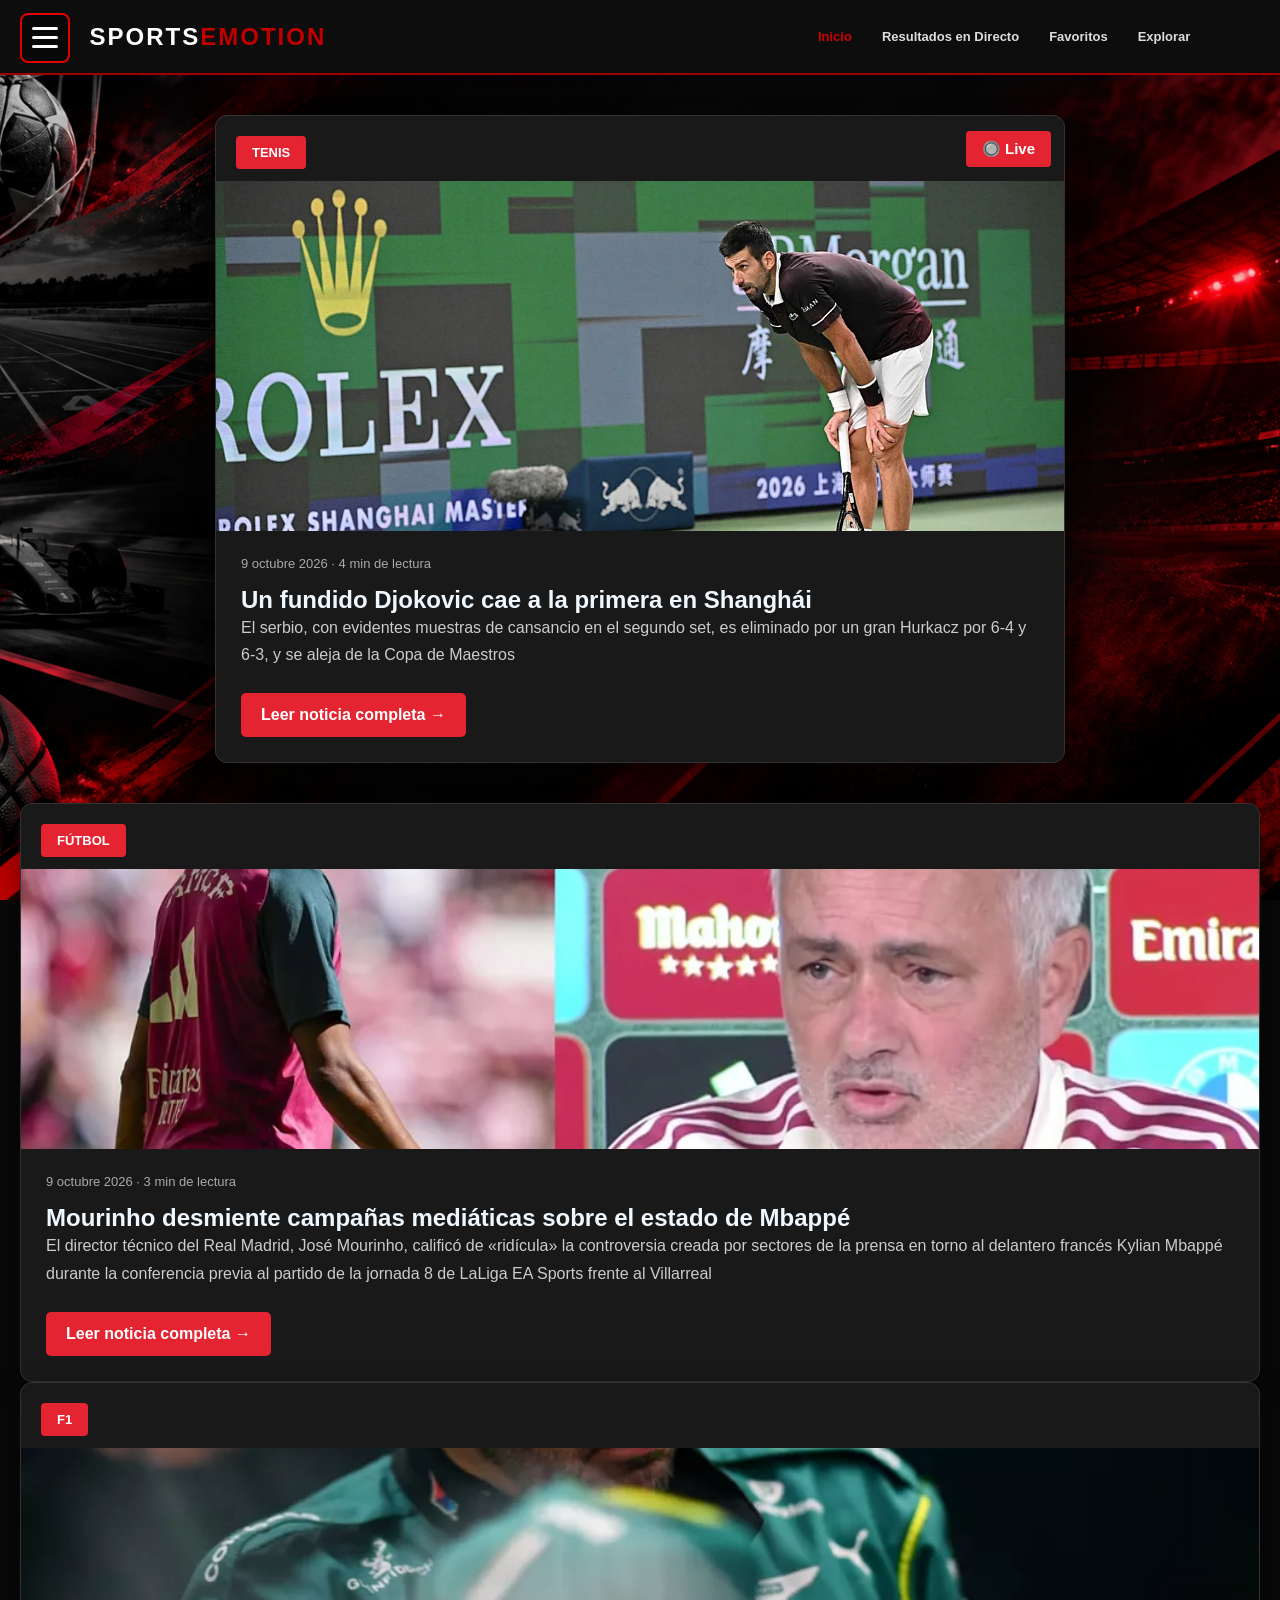
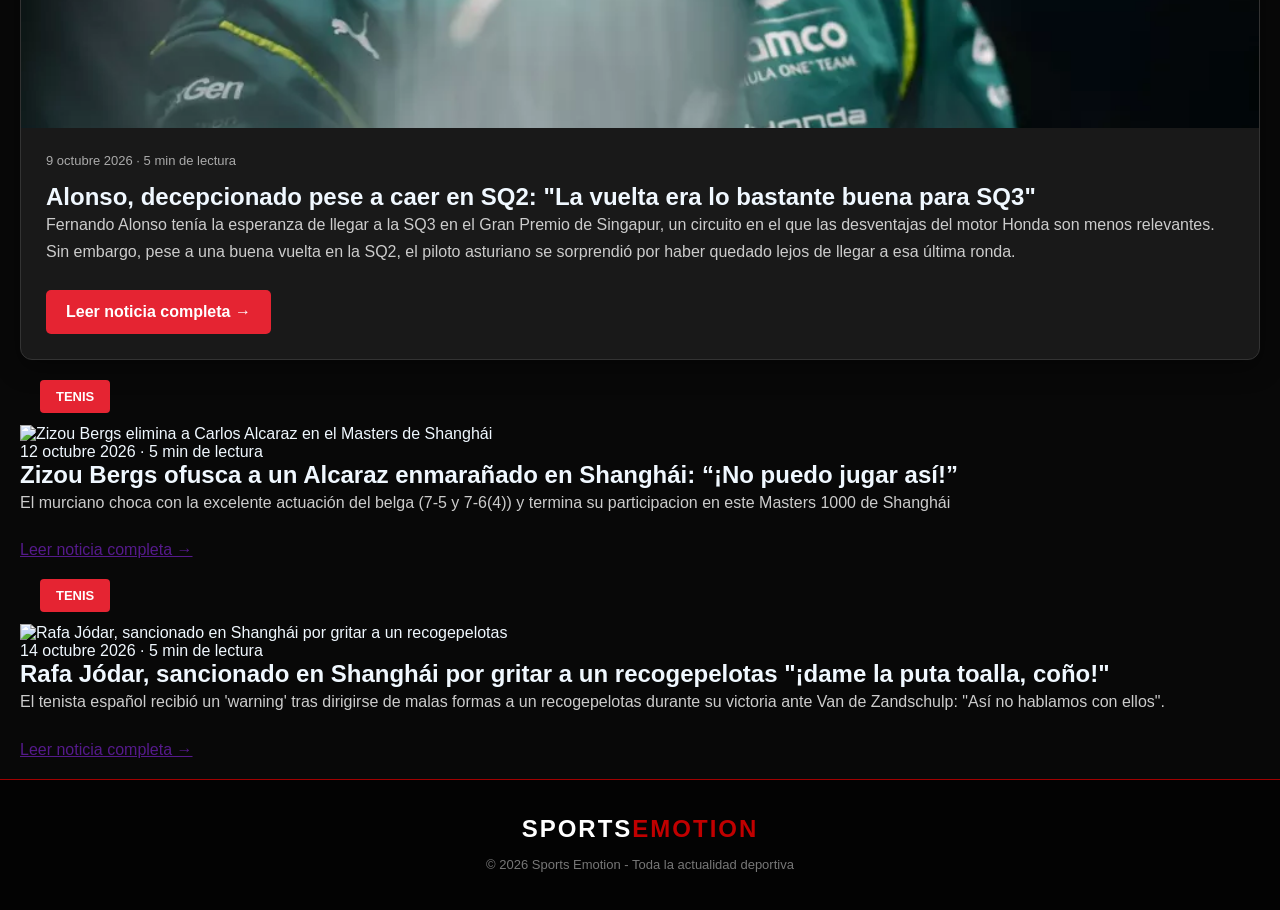
==== commit 25ea27bb: "Update index.html with new articles and layout adjustments The HTML structure has been updated with " ====
--- a/index.html
+++ b/index.html
@@ -145,11 +145,11 @@
                 <a href="" class="boton-noticia-princ">Leer noticia completa →</a>
             </div>
         </article>
-        <div class="contenedor-noticias">
+        <div class="contenedor-noticias2-3">
         <!-- NOTICIA SECUNDARIA -->
          <article class="noticiasecundaria">
             <div class="cabecera-noticia-sec">
-                <div class="etiquetaFutbol">Futbol</div>
+                <div class="etiquetaFutbol">FÚTBOL</div>
             </div>
             <img src="imagenes noticias/mou_mbappe.webp" alt="José Mourinho sobre Kylian Mbappé"class="imagen-noticia-sec">
             <div class="contenido-noticia-sec">
@@ -172,8 +172,35 @@
                 <a href="" class="boton-noticia-terc">Leer noticia completa →</a>
          </article>
          </div>
+         <div class="contenedor-noticias4-5">
+         <!-- NOTICIA Cuarta -->
+         <article class="noticiacuarta">
+            <div class="cabecera-noticia-cuart">
+                <div class="etiquetaTenis">TENIS</div>
+            </div>
+            <img src="imagenes noticias/alcaraz_bergs.jpeg" alt="Zizou Bergs elimina a Carlos Alcaraz en el Masters de Shanghái "class="imagen-noticia-cuart">
+            <div class="contenido-noticia-cuart">
+                <p class="fecha-cuart">12 octubre 2026 · 5 min de lectura</p>
+                <h1>Zizou Bergs ofusca a un Alcaraz enmarañado en Shanghái: “¡No puedo jugar así!”</h1>
+                <p class="descripcion">El murciano choca con la excelente actuación del belga (7-5 y 7-6(4)) y termina su participacion en este Masters 1000 de Shanghái </p>
+                <a href="" class="boton-noticia-cuart">Leer noticia completa →</a>
+         </article>
+        <!-- NOTICIA Quinta -->
+         <article class="noticiaquinta">
+            <div class="cabecera-noticia-quint">
+                <div class="etiquetaTenis">TENIS</div>
+            </div>
+            <img src="imagenes noticias/jodar.jpg" alt="Rafa Jódar, sancionado en Shanghái por gritar a un recogepelotas "class="imagen-noticia-quint">
+            <div class="contenido-noticia-quint">
+                <p class="fecha-quint">14 octubre 2026 · 5 min de lectura</p>
+                <h1>Rafa Jódar, sancionado en Shanghái por gritar a un recogepelotas "¡dame la puta toalla, coño!"</h1>
+                <p class="descripcion">El tenista español recibió un 'warning' tras dirigirse de malas formas a un recogepelotas durante su victoria ante Van de Zandschulp: "Así no hablamos con ellos".</p>
+                <a href="" class="boton-noticia-quint">Leer noticia completa →</a>
+         </article>
+         </div>
+         </div>
     </main>
-
+    </main>
 
 
 
@@ -186,3 +213,6 @@
 
 </body>
 </html>
+
+</body>
+</html>
--- a/estilos.css
+++ b/estilos.css
@@ -1,102 +1,801 @@
-body{
-background-image:url(imagenes/fondoinicio.png) ;
-background-repeat: no-repeat;    /* Evita que la imagen se repita en mosaico */
-background-size: cover;          /* Hace que la imagen cubra toda la pantalla */
-background-position: center;     /* Centra la imagen */
-background-attachment: fixed;    /* Mantiene el fondo fijo al hacer scroll */
-height: 180vh;                   /* Asegura que el body ocupe toda la altura */
-margin: 0;                       /* Elimina márgenes por defecto del navegador */
-color: aliceblue;
-}
-h2{
-    color: darkgoldenrod;
-}
-footer{
-
-color: aliceblue;
-background-repeat: repeat;
-background-position: center;
-background-attachment: fixed;
-height: 50px;
-margin: 0;  
-display: inline-block;
-text-align: center;
-padding: 5px 0px;
-width: 100%;
-background-size: 200px auto;
-background-color: #e00000;
-}
-h1{
-    text-align: center;
-}
-.azul{
+/* =====================================
+   CONFIGURACIÓN GENERAL
+===================================== */
+
+* {
+    margin: 0;
+    padding: 0;
+    box-sizing: border-box;
+}
+
+html {
+    min-height: 100%;
+}
+
+body {
+    min-height: 100vh;
+    display: flex;
+    flex-direction: column;
+    background-color: #080808;
+    background-image: url("imagenes/fondoinicio.png");
+    background-repeat: no-repeat;
+    background-size: cover;
+    background-position: center;
+    background-attachment: fixed;
+    color: aliceblue;
+    font-family: Arial, Helvetica, sans-serif;
+}
+
+
+/* =====================================
+   CABECERA
+===================================== */
+
+.cabecera {
+    min-height: 75px;
+    background: #0d0d0d;
+    border-bottom: 2px solid #a00000;
+    position: relative;
+    display: flex;
+    align-items: center;
+    justify-content: space-between;
+    gap: 20px;
+    padding: 15px 7%;
+}
+
+.logo {
+    color: white;
+    font-size: 24px;
+    font-weight: 900;
+    letter-spacing: 2px;
+    text-decoration: none;
+    white-space: nowrap;
+}
+
+.logo span {
+    color: #c00000;
+}
+
+.navegacion-principal {
+    display: flex;
+    align-items: center;
+    flex-wrap: wrap;
+    gap: 30px;
+}
+
+.navegacion-principal a {
+    color: #ddd;
+    text-decoration: none;
+    font-size: 13px;
+    font-weight: bold;
+    transition: color 0.3s;
+    transition: translateY(-2px);
+}
+
+.navegacion-principal a:hover,
+.navegacion-principal .activo {
+    color: #d00000;
+}
+
+
+/* =====================================
+   BOTÓN HAMBURGUESA
+===================================== */
+
+#menu-toggle {
+    display: none;
+}
+
+.menu-button {
+    position: absolute;
+    top: 12.5px;
+    left: 20px;
+    width: 50px;
+    height: 50px;
+    background: #080808;
+    border: 2px solid #e00000;
+    border-radius: 8px;
+    display: flex;
+    flex-direction: column;
+    justify-content: center;
+    align-items: center;
+    gap: 6px;
+    cursor: pointer;
+    z-index: 1002;
+}
+
+.menu-button span {
+    width: 26px;
+    height: 3px;
+    background: white;
+    border-radius: 3px;
+    transition: 0.3s;
+}
+
+/* Animación para formar una X */
+
+#menu-toggle:checked + .menu-button span:nth-child(1) {
+    transform: translateY(9px) rotate(45deg);
+}
+
+#menu-toggle:checked + .menu-button span:nth-child(2) {
+    opacity: 0;
+}
+
+#menu-toggle:checked + .menu-button span:nth-child(3) {
+    transform: translateY(-9px) rotate(-45deg);
+}
+
+
+/* =====================================
+   MENÚ LATERAL
+===================================== */
+
+.side-menu {
+    position: fixed;
+    top: 0;
+    left: 0;
+    width: 280px;
+    height: 100vh;
+    height: 100dvh;
+    overflow-y: auto;
+    background: #080808;
+    border-right: 2px solid #e00000;
+    padding-top: 155px;
+    padding-bottom: 25px;
+    transform: translateX(-100%);
+    transition: transform 0.4s ease;
+    z-index: 1001;
+}
+
+/* Abrir el menú */
+
+#menu-toggle:checked ~ .side-menu {
+    transform: translateX(0);
+}
+
+/* Enlaces principales del menú */
+
+.side-menu > a {
+    display: block;
+    padding: 18px 30px;
+    color: white;
+    text-decoration: none;
+    font-size: 18px;
+    font-weight: bold;
+    transition: background 0.25s, padding-left 0.25s;
+}
+
+.side-menu > a:hover {
+    background: #e00000;
+    padding-left: 40px;
+}
+
+
+/* =====================================
+   DESPLEGABLE DE FÚTBOL
+===================================== */
+
+#futbol-toggle {
+    display: none;
+}
+
+.futbol-menu {
+    display: flex;
+    justify-content: space-between;
+    align-items: center;
+    padding: 18px 30px;
+    color: white;
+    font-size: 18px;
+    font-weight: bold;
+    cursor: pointer;
+    transition: background 0.25s;
+}
+
+.futbol-menu:hover {
+    background: #e00000;
+}
+
+.flecha {
+    transition: transform 0.3s;
+}
+
+/* Girar flecha de Fútbol */
+
+#futbol-toggle:checked + .futbol-menu .flecha {
+    transform: rotate(180deg);
+}
+
+
+/* =====================================
+   SUBCATEGORÍAS DE FÚTBOL
+===================================== */
+
+.subcategorias {
+    max-height: 0;
+    overflow: hidden;
+    background: #111;
+    transition: max-height 0.4s ease;
+}
+
+/* Mostrar categorías */
+
+#futbol-toggle:checked ~ .subcategorias {
+    max-height: 1000px;
+}
+
+/* Enlaces secundarios */
+
+.subcategorias > a {
+    display: block;
+    padding: 12px 30px 12px 50px;
+    color: #bdbdbd;
+    text-decoration: none;
+    font-size: 15px;
+    transition: background 0.25s, padding-left 0.25s;
+}
+
+.subcategorias > a:hover {
+    color: white;
+    background: darkgoldenrod;
+    padding-left: 60px;
+    border-left: 3px solid #e00000;
+}
+
+
+/* Colores de categorías */
+
+.uefa {
+    color: rgb(49, 105, 218);
+}
+
+.selecciones {
+    color: greenyellow;
+}
+
+.america {
+    color: chocolate;
+}
+
+.azul {
     color: aquamarine;
 }
-/* Ocultar checkbox */ #futbol-toggle { 
-    display: none; 
-} 
-/* Botón Fútbol */ .futbol-menu { 
-    display: flex; 
-    justify-content: space-between; 
-    align-items: center; 
-    padding: 18px 30px; 
-    color: white; 
-    font-size: 18px; 
-    font-weight: bold; 
-    cursor: pointer; 
-    transition: 0.25s; 
-} 
-/* Efecto al pasar el ratón */ .futbol-menu:hover { 
-    background: #e00000; 
-} 
-/* Símbolo + */ .futbol-menu span { 
-    font-size: 22px; 
-    transition: 0.3s; 
-} 
-/* Subcategorías ocultas */ .subcategorias { 
-    max-height: 0; 
-    overflow: hidden; 
-    background: #111; 
-    transition: max-height 0.4s ease; 
-} 
-/* Mostrar subcategorías */ #futbol-toggle:checked ~ .subcategorias { 
-    max-height: 250px; 
-} 
-/* Enlaces secundarios */ .subcategorias a { 
-    display: block; 
-    padding: 12px 30px 12px 50px; 
-    color: #bdbdbd; 
-    text-decoration: none; 
-    font-size: 15px; 
-    font-weight: normal; 
-    transition: 0.25s; 
-} 
-/* Hover de las categorías */ .subcategorias a:hover { 
-    color: rgb(255, 255, 255); 
-    background: darkgoldenrod; 
-    padding-left: 60px; 
-     border-left: 3px solid #e00000;
-} 
-/* Cambiar + por − */ #futbol-toggle:checked + .futbol-menu span { 
-    transform: rotate(45deg); 
-}
-.UEFA{
-    color: rgb(49, 105, 218);
-}
-.Selecciones{
-    color: greenyellow;
-}
-.Europa{
-    color: slateblue;
-}
-.América{
-    color: chocolate;
-}
-/* Ocultar checkbox */ #li gas-europeas-toggle { display: none; } /* Botón Ligas Europeas */ .ligas-europeas-menu { display: flex; justify-content: space-between; align-items: center; padding: 12px 30px 12px 50px; color: #bdbdbd; font-size: 15px; cursor: pointer; transition: 0.25s; } /* Hover */ .ligas-europeas-menu:hover { color: white; background: #1c1c1c; } /* Símbolo + */ .ligas-europeas-menu span { font-size: 18px; transition: 0.3s; } /* Ligas ocultas */ .ligas-europeas { max-height: 0; overflow: hidden; transition: max-height 0.4s ease; } /* Mostrar ligas */ #ligas-europeas-toggle:checked ~ .ligas-europeas { max-height: 500px; } /* Cada liga */ .ligas-europeas a { display: flex; align-items: center; gap: 10px; padding: 9px 30px 9px 70px; color: #999; text-decoration: none; font-size: 14px; transition: 0.25s; } /* Logos */ .ligas-europeas img { width: 22px; height: 22px; object-fit: contain; } /* Hover de las ligas */ .ligas-europeas a:hover { color: white; background: rgba(0, 51, 153, 0.25); padding-left: 78px; } /* Cambiar + por - */ #ligas-europeas-toggle:checked + .ligas-europeas-menu span { transform: rotate(45deg); }
+
+
+/* =====================================
+   LIGAS EUROPEAS
+===================================== */
+
 #ligas-europeas-toggle {
     display: none;
 }
-/* Ocultar checkbox de Ligas Europeas */
-#ligas-europeas-toggle {
-    display: none;
-}
+
+.ligas-europeas-menu {
+    display: flex;
+    justify-content: space-between;
+    align-items: center;
+    padding: 12px 30px 12px 50px;
+    color: slateblue;
+    font-size: 15px;
+    cursor: pointer;
+    transition: background 0.25s;
+}
+
+.ligas-europeas-menu:hover {
+    background: darkgoldenrod;
+    border-left: 3px solid #e00000;
+}
+
+/* Girar flecha de ligas */
+
+#ligas-europeas-toggle:checked + .ligas-europeas-menu .flecha {
+    transform: rotate(180deg);
+}
+
+/* Ocultar ligas */
+
+.ligas-europeas {
+    max-height: 0;
+    overflow: hidden;
+    transition: max-height 0.4s ease;
+}
+
+/* Mostrar ligas */
+
+#ligas-europeas-toggle:checked ~ .ligas-europeas {
+    max-height: 500px;
+}
+
+/* Enlaces de las ligas */
+
+.ligas-europeas a {
+    display: flex;
+    align-items: center;
+    gap: 10px;
+    padding: 9px 15px 9px 65px;
+    color: #999;
+    text-decoration: none;
+    font-size: 14px;
+    transition: background 0.25s, padding-left 0.25s;
+}
+
+/* Logos de los equipos/competiciones */
+
+.ligas-europeas img {
+    width: 22px;
+    height: 22px;
+    object-fit: contain;
+    flex-shrink: 0;
+}
+
+/* Efecto al pasar el ratón */
+
+.ligas-europeas a:hover {
+    color: white;
+    background: rgba(0, 51, 153, 0.25);
+    padding-left: 73px;
+}
+
+
+/* =====================================
+   CONTENIDO PRINCIPAL
+===================================== */
+
+.principal {
+    flex: 1;
+    width: 100%;
+    padding: 20px;
+}
+
+
+/* =====================================
+   NOTICIA DESTACADA
+===================================== */
+.cabecera-noticia-princ {
+    display: flex;
+    align-items: center;
+    gap: 12px;
+}
+.noticiaprincipal {
+    width: 100%;
+    max-width: 850px;
+    margin: 20px auto 40px;
+    background-color: #191919;
+    border-radius: 12px;
+    overflow: hidden;
+    border: 1px solid #333;
+    box-shadow: 0 8px 25px rgba(0, 0, 0, 0.4);
+}
+
+/* Etiqueta de la noticia */
+.live{
+    margin-left: 74%;
+    color: white;
+    font-weight: bold;
+    font-size: 15px;
+    white-space: nowrap;
+    background-color: #e52432;
+    border-radius: 4px;
+    padding: 9px 16px;
+}
+.etiquetaTenis {
+    display: inline-block;
+    background-color: #e52432;
+    color: white;
+    font-weight: bold;
+    font-size: 13px;
+    padding: 9px 16px;
+    margin: 20px 20px 12px;
+    border-radius: 4px;
+}
+
+/* Imagen */
+
+.imagen-noticia-princ {
+    display: block;
+    width: 100%;
+    height: 350px;
+    object-fit: cover;
+}
+
+/* Texto de la noticia */
+
+.contenido-noticia-princ {
+    padding: 25px;
+}
+
+/* Fecha */
+
+.fecha-princ {
+    color: #aaa;
+    font-size: 13px;
+    margin-bottom: 15px;
+}
+
+/* Titular */
+
+.noticia h1 {
+    text-align: left;
+    font-size: 30px;
+    line-height: 1.25;
+    margin-bottom: 18px;
+    transition: color 0.3s;
+}
+
+.noticia:hover h1 {
+    color: #ff3948;
+}
+
+/* Descripción */
+
+.descripcion {
+    color: #ccc;
+    font-size: 16px;
+    line-height: 1.7;
+    margin-bottom: 25px;
+}
+
+/* Botón */
+
+.boton-noticia-princ {
+    display: inline-block;
+    background-color: #e52432;
+    color: white;
+    padding: 13px 20px;
+    border-radius: 5px;
+    text-decoration: none;
+    font-weight: bold;
+    transition: background-color 0.3s, transform 0.3s;
+}
+
+.boton-noticia-princ:hover {
+    background-color: #b81422;
+    transform: translateY(-2px);
+}
+/* =====================================
+   NOTICIA 2
+===================================== */
+.cabecera-noticia-sec {
+    display: flex;
+    align-items: center;
+    gap: 12px;
+}
+.noticiasecundaria {
+    width: 100%;
+    max-width: 850px;
+    margin-left: 20px auto 40px;
+    background-color: #191919;
+    border-radius: 12px;
+    overflow: hidden;
+    border: 1px solid #333;
+    box-shadow: 0 8px 25px rgba(0, 0, 0, 0.4);
+}
+
+/* Etiqueta de la noticia */
+
+.etiquetaFutbol {
+    display: inline-block;
+    background-color: #e52432;
+    color: white;
+    font-weight: bold;
+    font-size: 13px;
+    padding: 9px 16px;
+    margin: 20px 20px 12px;
+    border-radius: 4px;
+}
+
+/* Imagen */
+
+.imagen-noticia-sec {
+    display: block;
+    width: 100%;
+    height: 350px;
+    object-fit: cover;
+}
+
+/* Texto de la noticia */
+
+.contenido-noticia-sec {
+    padding: 25px;
+}
+
+/* Fecha */
+
+.fecha-sec {
+    color: #aaa;
+    font-size: 13px;
+    margin-bottom: 15px;
+}
+
+/* Titular */
+
+.noticia h1 {
+    text-align: left;
+    font-size: 30px;
+    line-height: 1.25;
+    margin-bottom: 18px;
+    transition: color 0.3s;
+}
+
+.noticia:hover h1 {
+    color: #ff3948;
+}
+
+/* Descripción */
+
+.descripcion {
+    color: #ccc;
+    font-size: 16px;
+    line-height: 1.7;
+    margin-bottom: 25px;
+}
+
+/* Botón */
+
+.boton-noticia-sec {
+    display: inline-block;
+    background-color: #e52432;
+    color: white;
+    padding: 13px 20px;
+    border-radius: 5px;
+    text-decoration: none;
+    font-weight: bold;
+    transition: background-color 0.3s, transform 0.3s;
+}
+
+.boton-noticia-sec:hover {
+    background-color: #b81422;
+    transform: translateY(-2px);
+}
+/* =====================================
+   NOTICIA 3
+===================================== */
+.cabecera-noticia-terc {
+    display: flex;
+    align-items: center;
+    gap: 12px;
+}
+.noticiaterciaria {
+    width: 100%;
+    max-width: 850px;
+    margin-left: 20px auto 40px;
+    background-color: #191919;
+    border-radius: 12px;
+    overflow: hidden;
+    border: 1px solid #333;
+    box-shadow: 0 8px 25px rgba(0, 0, 0, 0.4);
+}
+
+/* Etiqueta de la noticia */
+
+.etiquetaF1 {
+    display: inline-block;
+    background-color: #e52432;
+    color: white;
+    font-weight: bold;
+    font-size: 13px;
+    padding: 9px 16px;
+    margin: 20px 20px 12px;
+    border-radius: 4px;
+}
+
+/* Imagen */
+
+.imagen-noticia-terc {
+    display: block;
+    width: 100%;
+    height: 350px;
+    object-fit: cover;
+}
+
+/* Texto de la noticia */
+
+.contenido-noticia-terc {
+    padding: 25px;
+}
+
+/* Fecha */
+
+.fecha-terc {
+    color: #aaa;
+    font-size: 13px;
+    margin-bottom: 15px;
+}
+
+/* Titular */
+
+.noticia h1 {
+    text-align: left;
+    font-size: 30px;
+    line-height: 1.25;
+    margin-bottom: 18px;
+    transition: color 0.3s;
+}
+
+.noticia:hover h1 {
+    color: #ff3948;
+}
+
+/* Descripción */
+
+.descripcion {
+    color: #ccc;
+    font-size: 16px;
+    line-height: 1.7;
+    margin-bottom: 25px;
+}
+
+/* Botón */
+
+.boton-noticia-terc {
+    display: inline-block;
+    background-color: #e52432;
+    color: white;
+    padding: 13px 20px;
+    border-radius: 5px;
+    text-decoration: none;
+    font-weight: bold;
+    transition: background-color 0.3s, transform 0.3s;
+}
+
+.boton-noticia-terc:hover {
+    background-color: #b81422;
+    transform: translateY(-2px);
+}
+
+/* =====================================
+   DISTRIBUCIÓN DE LAS NOTICIAS
+===================================== */
+
+.contenedor-noticias {
+    display: grid;
+    grid-template-columns: repeat(2, minmax(0, 1fr));
+    gap: 25px;
+    width: 100%;
+    max-width: 1250px;
+    margin: 20px auto;
+    align-items: start;
+}
+
+/* NOTICIAS SECUNDARIA Y TERCIARIA */
+
+.noticiasecundaria,
+.noticiaterciaria {
+    width: 100%;
+    max-width: none;
+    margin: 0;
+    min-width: 0;
+}
+
+/* IMÁGENES ADAPTADAS A LAS TARJETAS */
+
+
+.imagen-noticia-sec,
+.imagen-noticia-terc {
+    display: block;
+    width: 100%;
+    height: 280px;
+    object-fit: cover;
+}
+
+/* MÓVILES: UNA COLUMNA */
+
+@media (max-width: 700px) {
+    .contenedor-noticias {
+        grid-template-columns: 1fr;
+        gap: 20px;
+    }
+    .imagen-noticia-sec,
+    .imagen-noticia-terc {
+        height: 230px;
+    }
+}
+/* =====================================
+   FOOTER
+===================================== */
+
+.pie-pagina {
+    width: 100%;
+    margin-top: auto;
+    padding: 35px 20px;
+    text-align: center;
+    background: #030303;
+    border-top: 1px solid #a00000;
+}
+
+.pie-pagina p {
+    margin-top: 12px;
+    color: #777;
+    font-size: 13px;
+    line-height: 1.6;
+}
+
+
+/* =====================================
+   DISEÑO RESPONSIVE
+===================================== */
+
+@media (max-width: 800px) {
+
+    .cabecera {
+        flex-direction: column;
+        justify-content: center;
+        padding: 18px 12px;
+        gap: 15px;
+    }
+
+    .logo {
+        font-size: 21px;
+    }
+
+    .navegacion-principal {
+        justify-content: center;
+        gap: 15px;
+    }
+
+    .navegacion-principal a {
+        font-size: 11px;
+    }
+
+    .menu-button {
+        top: 15px;
+        left: 15px;
+        width: 42px;
+        height: 42px;
+    }
+
+    .side-menu {
+        padding-top: 75px;
+    }
+
+    .principal {
+        padding: 12px;
+    }
+
+    .imagen-noticia {
+        height: 260px;
+    }
+
+    .contenido-noticia {
+        padding: 20px;
+    }
+
+    .noticia h1 {
+        font-size: 25px;
+    }
+
+    .descripcion {
+        font-size: 15px;
+    }
+}
+
+@media (max-width: 480px) {
+
+    .navegacion-principal {
+        gap: 10px;
+    }
+
+    .navegacion-principal a {
+        font-size: 10px;
+    }
+
+    .imagen-noticia {
+        height: 210px;
+    }
+
+    .noticia h1 {
+        font-size: 22px;
+    }
+
+    .etiqueta {
+        margin: 15px 15px 10px;
+    }
+
+    .contenido-noticia {
+        padding: 16px;
+    }
+
+    .pie-pagina {
+        padding: 25px 12px;
+    }
+}
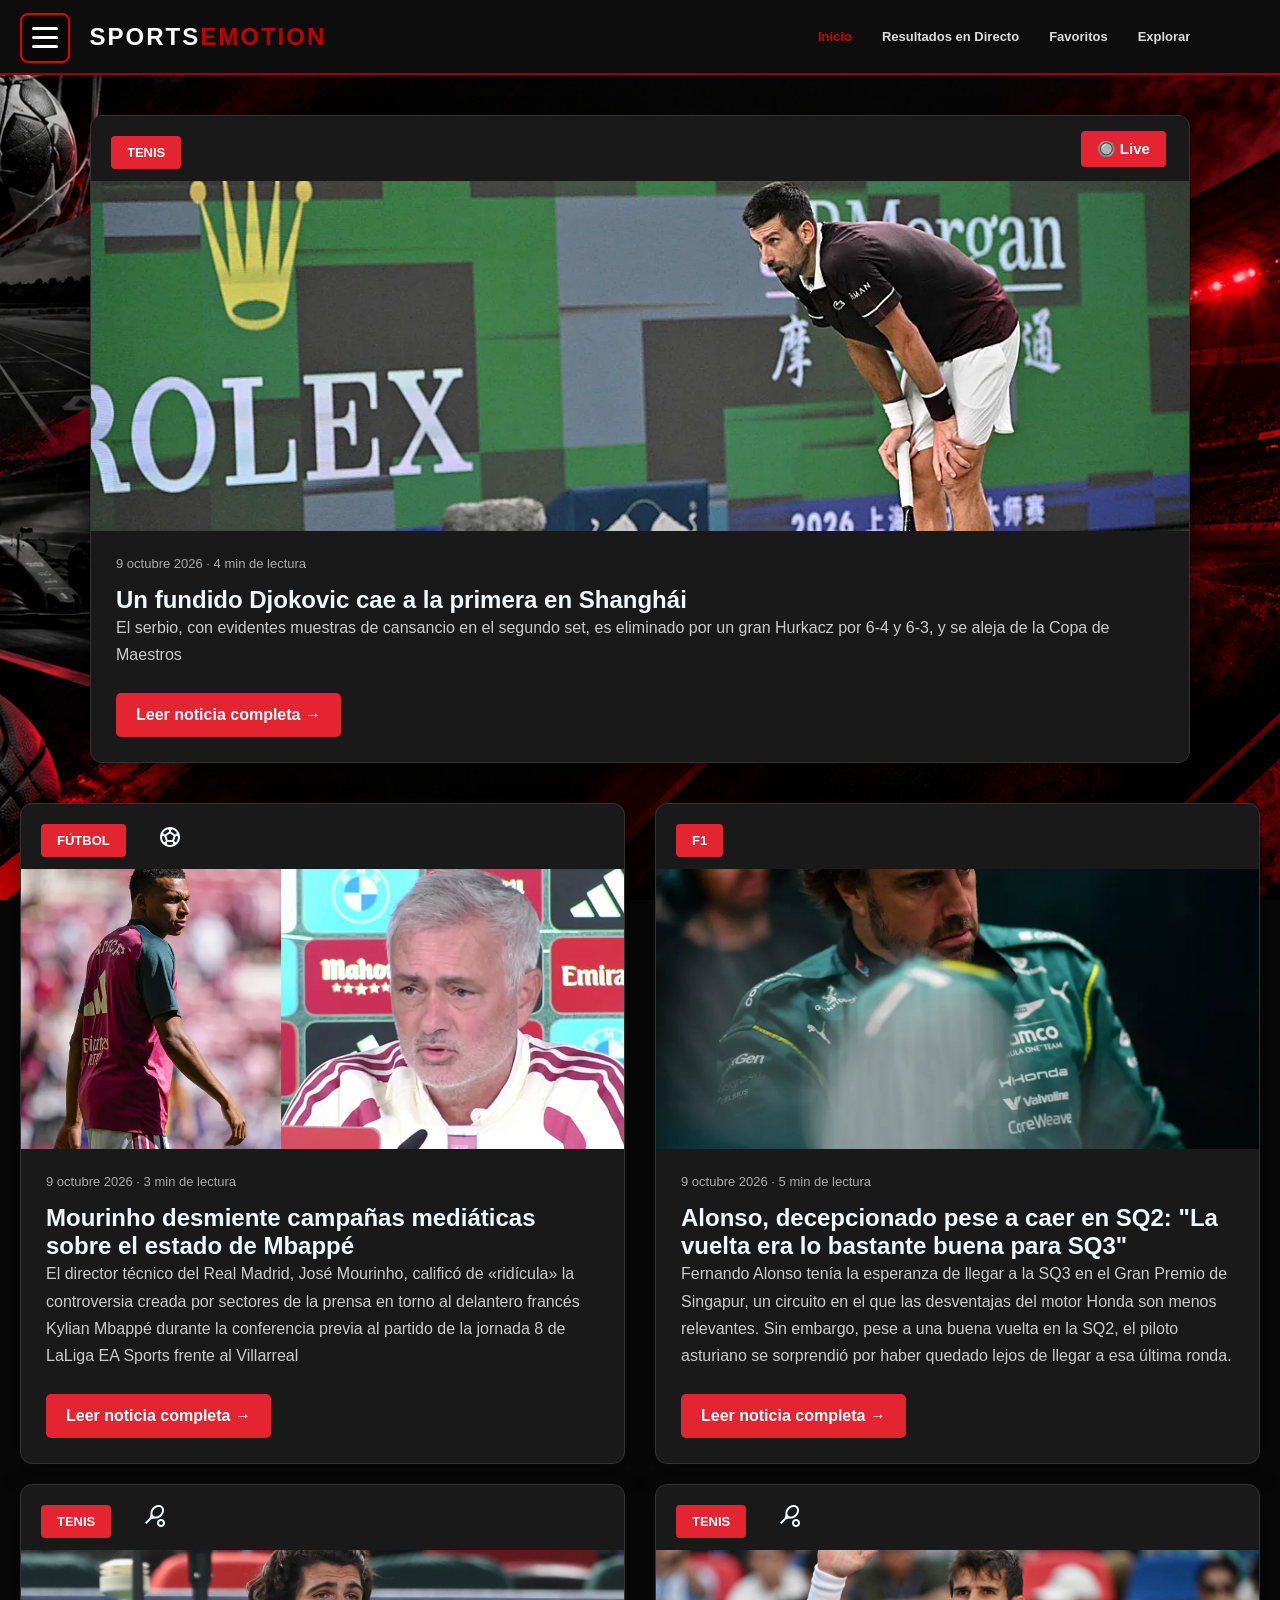
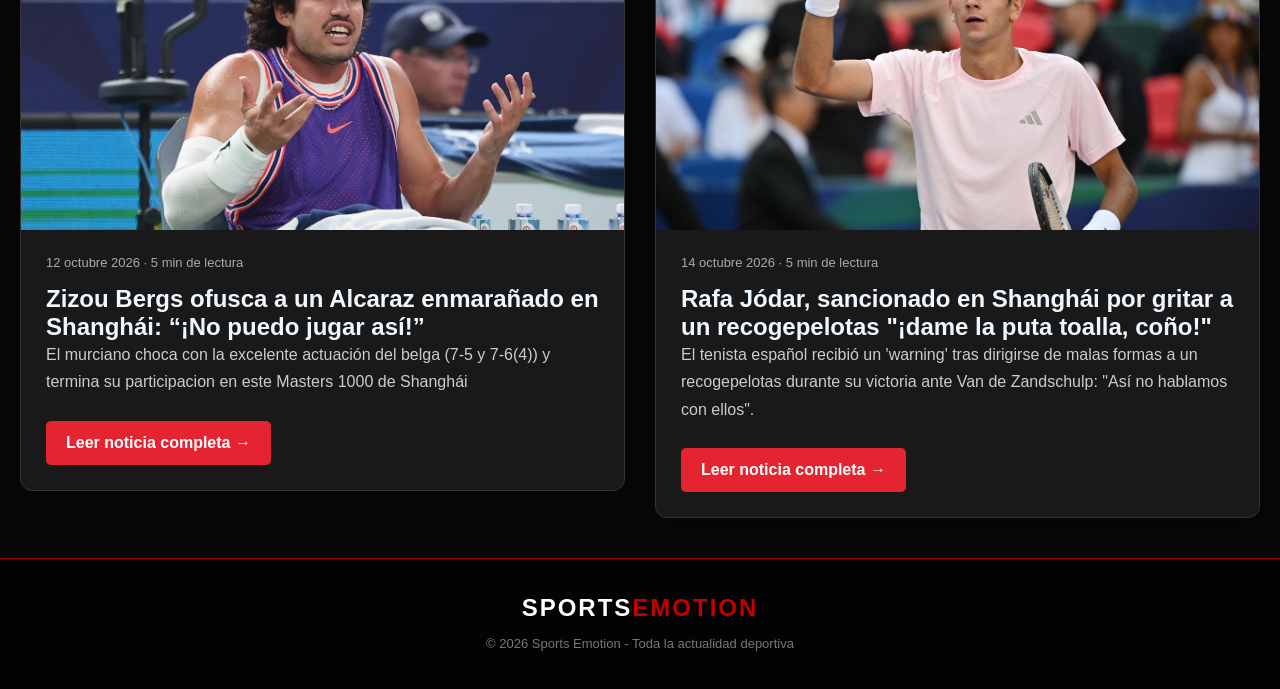
==== commit e3da4233: "Update index.html" ====
--- a/index.html
+++ b/index.html
@@ -19,7 +19,25 @@
     <link rel="icon" type="image/png" sizes="16x16"
           href="favicon-16x16.png">
 
-    <link rel="stylesheet" href="estilos.css">
+<link rel="stylesheet" href="https://fonts.googleapis.com/css2?family=Material+Symbols+Outlined:opsz,wght,FILL,GRAD@20..48,100..700,0..1,-50..200&icon_names=sports_tennis,sports_soccer" />
+<link rel="stylesheet" href="estilos.css">
+<style>
+.material-symbols-outlined {
+  font-variation-settings:
+  'FILL' 0,
+  'wght' 400,
+  'GRAD' 0,
+  'opsz' 24
+}
+.material-symbols-outlined {
+  font-variation-settings:
+  'FILL' 0,
+  'wght' 400,
+  'GRAD' 0,
+  'opsz' 24
+}
+
+</style>
 </head>
 
 <body>
@@ -150,6 +168,7 @@
          <article class="noticiasecundaria">
             <div class="cabecera-noticia-sec">
                 <div class="etiquetaFutbol">FÚTBOL</div>
+                <span class="material-symbols-outlined">sports_soccer</span>
             </div>
             <img src="imagenes noticias/mou_mbappe.webp" alt="José Mourinho sobre Kylian Mbappé"class="imagen-noticia-sec">
             <div class="contenido-noticia-sec">
@@ -177,6 +196,7 @@
          <article class="noticiacuarta">
             <div class="cabecera-noticia-cuart">
                 <div class="etiquetaTenis">TENIS</div>
+                <div><span class="material-symbols-outlined">sports_tennis</span></div>
             </div>
             <img src="imagenes noticias/alcaraz_bergs.jpeg" alt="Zizou Bergs elimina a Carlos Alcaraz en el Masters de Shanghái "class="imagen-noticia-cuart">
             <div class="contenido-noticia-cuart">
@@ -189,6 +209,7 @@
          <article class="noticiaquinta">
             <div class="cabecera-noticia-quint">
                 <div class="etiquetaTenis">TENIS</div>
+                <div><span class="material-symbols-outlined">sports_tennis</span></div>
             </div>
             <img src="imagenes noticias/jodar.jpg" alt="Rafa Jódar, sancionado en Shanghái por gritar a un recogepelotas "class="imagen-noticia-quint">
             <div class="contenido-noticia-quint">
--- a/estilos.css
+++ b/estilos.css
@@ -358,7 +358,7 @@
 }
 .noticiaprincipal {
     width: 100%;
-    max-width: 850px;
+    max-width: 1100px;
     margin: 20px auto 40px;
     background-color: #191919;
     border-radius: 12px;
@@ -369,7 +369,7 @@
 
 /* Etiqueta de la noticia */
 .live{
-    margin-left: 74%;
+    margin-left: 79%;
     color: white;
     font-weight: bold;
     font-size: 15px;
@@ -644,15 +644,15 @@
 }
 
 /* =====================================
-   DISTRIBUCIÓN DE LAS NOTICIAS
-===================================== */
-
-.contenedor-noticias {
+   DISTRIBUCIÓN DE LAS NOTICIAS(2,3)
+===================================== */
+
+.contenedor-noticias2-3 {
     display: grid;
     grid-template-columns: repeat(2, minmax(0, 1fr));
-    gap: 25px;
-    width: 100%;
-    max-width: 1250px;
+    gap: 30px;
+    width: 100%;
+    max-width: 1450px;
     margin: 20px auto;
     align-items: start;
 }
@@ -687,6 +687,243 @@
     }
     .imagen-noticia-sec,
     .imagen-noticia-terc {
+        height: 230px;
+    }
+}
+/* =====================================
+   NOTICIA 4
+===================================== */
+.cabecera-noticia-cuart {
+    display: flex;
+    align-items: center;
+    gap: 12px;
+}
+.noticiacuarta {
+    width: 100%;
+    max-width: 850px;
+    margin-left: 20px auto 40px;
+    background-color: #191919;
+    border-radius: 12px;
+    overflow: hidden;
+    border: 1px solid #333;
+    box-shadow: 0 8px 25px rgba(0, 0, 0, 0.4);
+}
+
+/* Etiqueta de la noticia */
+
+.etiquetaTenis {
+    display: inline-block;
+    background-color: #e52432;
+    color: white;
+    font-weight: bold;
+    font-size: 13px;
+    padding: 9px 16px;
+    margin: 20px 20px 12px;
+    border-radius: 4px;
+}
+
+/* Imagen */
+
+.imagen-noticia-cuart {
+    display: block;
+    width: 100%;
+    height: 350px;
+    object-fit: cover;
+}
+
+/* Texto de la noticia */
+
+.contenido-noticia-cuart {
+    padding: 25px;
+}
+
+/* Fecha */
+
+.fecha-cuart {
+    color: #aaa;
+    font-size: 13px;
+    margin-bottom: 15px;
+}
+
+/* Titular */
+
+.noticia h1 {
+    text-align: left;
+    font-size: 30px;
+    line-height: 1.25;
+    margin-bottom: 18px;
+    transition: color 0.3s;
+}
+
+.noticia:hover h1 {
+    color: #ff3948;
+}
+
+/* Descripción */
+
+.descripcion {
+    color: #ccc;
+    font-size: 16px;
+    line-height: 1.7;
+    margin-bottom: 25px;
+}
+
+/* Botón */
+
+.boton-noticia-cuart {
+    display: inline-block;
+    background-color: #e52432;
+    color: white;
+    padding: 13px 20px;
+    border-radius: 5px;
+    text-decoration: none;
+    font-weight: bold;
+    transition: background-color 0.3s, transform 0.3s;
+}
+
+.boton-noticia-cuart:hover {
+    background-color: #b81422;
+    transform: translateY(-2px);
+}
+/* =====================================
+   NOTICIA 5
+===================================== */
+.cabecera-noticia-quint {
+    display: flex;
+    align-items: center;
+    gap: 12px;
+}
+.noticiaquinta {
+    width: 100%;
+    max-width: 850px;
+    margin-left: 20px auto 40px;
+    background-color: #191919;
+    border-radius: 12px;
+    overflow: hidden;
+    border: 1px solid #333;
+    box-shadow: 0 8px 25px rgba(0, 0, 0, 0.4);
+}
+
+/* Etiqueta de la noticia */
+
+.etiquetaTenis {
+    display: inline-block;
+    background-color: #e52432;
+    color: white;
+    font-weight: bold;
+    font-size: 13px;
+    padding: 9px 16px;
+    margin: 20px 20px 12px;
+    border-radius: 4px;
+}
+
+/* Imagen */
+
+.imagen-noticia-quint {
+    display: block;
+    width: 100%;
+    height: 350px;
+    object-fit: cover;
+}
+
+/* Texto de la noticia */
+
+.contenido-noticia-quint {
+    padding: 25px;
+}
+
+/* Fecha */
+
+.fecha-quint {
+    color: #aaa;
+    font-size: 13px;
+    margin-bottom: 15px;
+}
+
+/* Titular */
+
+.noticia h1 {
+    text-align: left;
+    font-size: 30px;
+    line-height: 1.25;
+    margin-bottom: 18px;
+    transition: color 0.3s;
+}
+
+.noticia:hover h1 {
+    color: #ff3948;
+}
+
+/* Descripción */
+
+.descripcion {
+    color: #ccc;
+    font-size: 16px;
+    line-height: 1.7;
+    margin-bottom: 25px;
+}
+
+/* Botón */
+
+.boton-noticia-quint {
+    display: inline-block;
+    background-color: #e52432;
+    color: white;
+    padding: 13px 20px;
+    border-radius: 5px;
+    text-decoration: none;
+    font-weight: bold;
+    transition: background-color 0.3s, transform 0.3s;
+}
+
+.boton-noticia-quint:hover {
+    background-color: #b81422;
+    transform: translateY(-2px);
+}
+/* =====================================
+   DISTRIBUCIÓN DE LAS NOTICIAS(4,5)
+===================================== */
+
+.contenedor-noticias4-5 {
+    display: grid;
+    grid-template-columns: repeat(2, minmax(0, 1fr));
+    gap: 30px;
+    width: 100%;
+    max-width: 1450px;
+    margin: 20px auto;
+    align-items: start;
+}
+
+/* NOTICIAS CUARTA Y QUINTA  */
+
+.noticiacuarta,
+.noticiaquinta {
+    width: 100%;
+    max-width: none;
+    margin: 0;
+    min-width: 0;
+}
+
+/* IMÁGENES ADAPTADAS A LAS TARJETAS */
+
+
+.imagen-noticia-cuart,
+.imagen-noticia-quint {
+    display: block;
+    width: 100%;
+    height: 280px;
+    object-fit: cover;
+}
+
+/* MÓVILES: UNA COLUMNA */
+
+@media (max-width: 700px) {
+    .contenedor-noticias {
+        grid-template-columns: 1fr;
+        gap: 20px;
+    }
+    .imagen-noticia-cuart,
+    .imagen-noticia-quint {
         height: 230px;
     }
 }
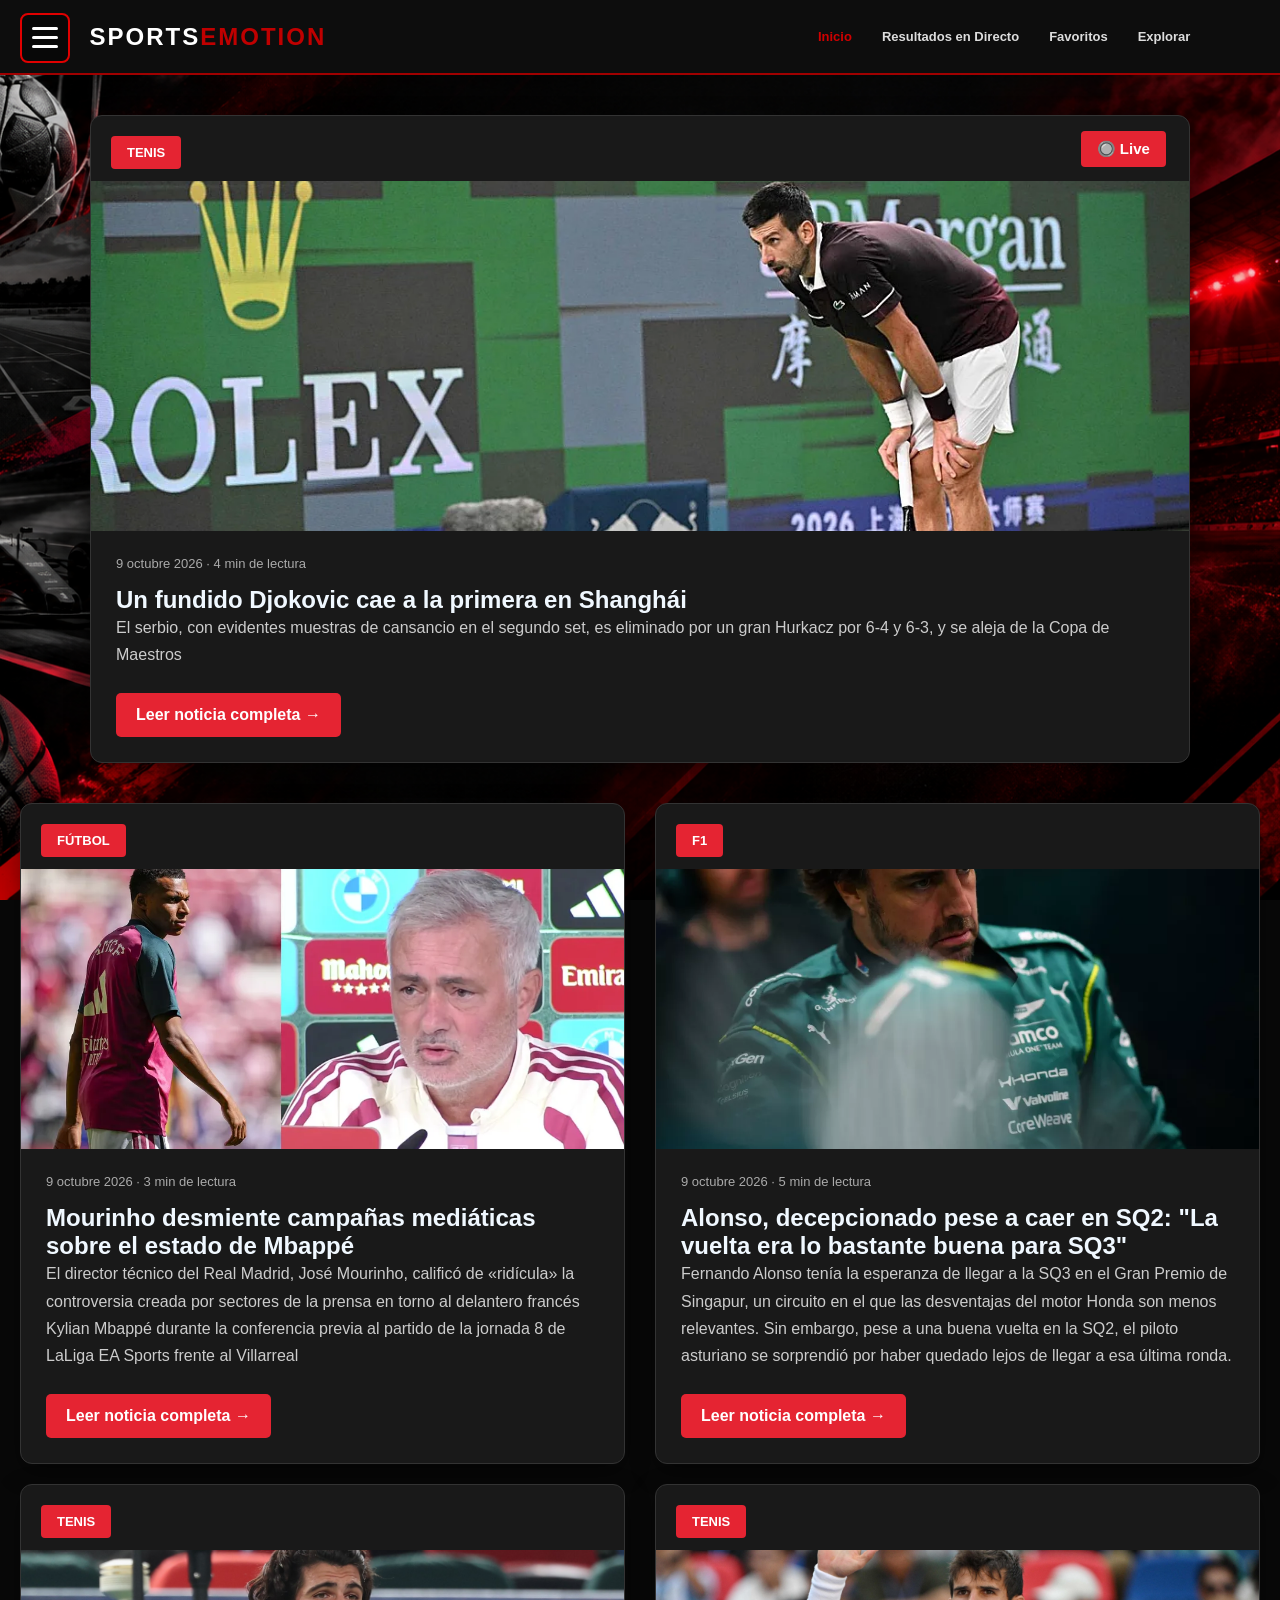
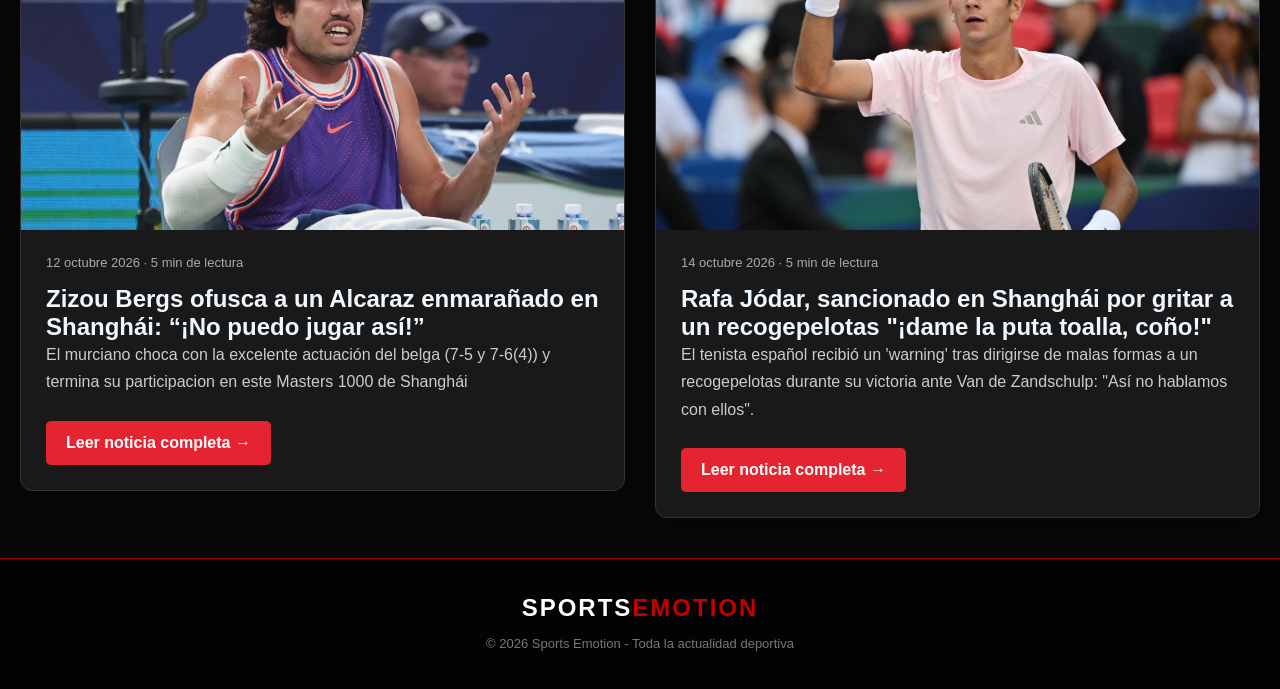
==== commit 06dd766e: "Fix HTML structure and remove duplicates" ====
--- a/index.html
+++ b/index.html
@@ -98,7 +98,7 @@
                     <img src="logos/premier-league.avif"alt="Logo de la Premier League">
                     <span>Premier League</span>
                 </a>
-                <a href="#">
+                <a href="Ligas enlaces/Clasificacion.html">
                     <img src="logos/laliga.webp"alt="Logo de LaLiga">
                     <span>LaLiga</span>
                 </a>
--- a/estilos.css
+++ b/estilos.css
@@ -1036,3 +1036,12 @@
         padding: 25px 12px;
     }
 }
+.material-symbols-outlined{
+    margin-left: 520px;
+    color: white;
+    font-weight: bold;
+    font-size: 20px;
+    background-color: #e52432;
+    border-radius: 4px;
+    padding: 9px 16px;
+}
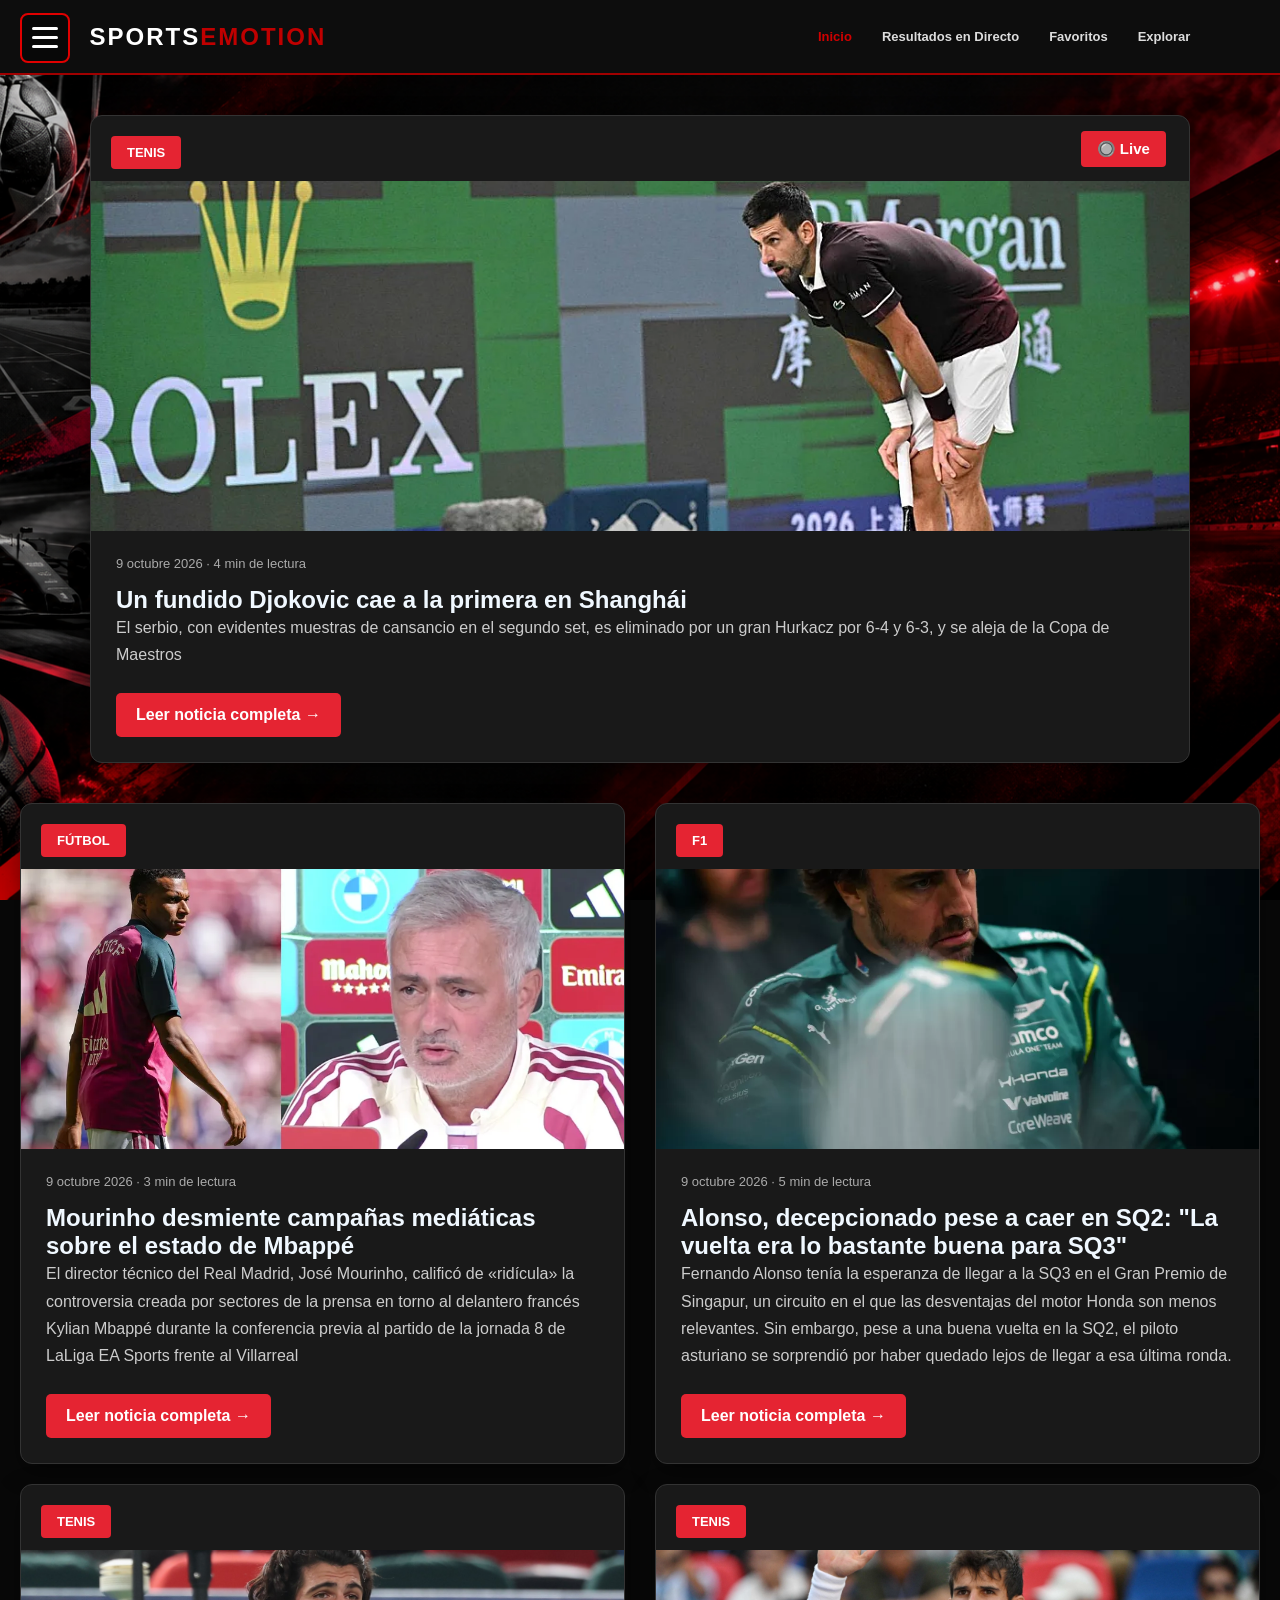
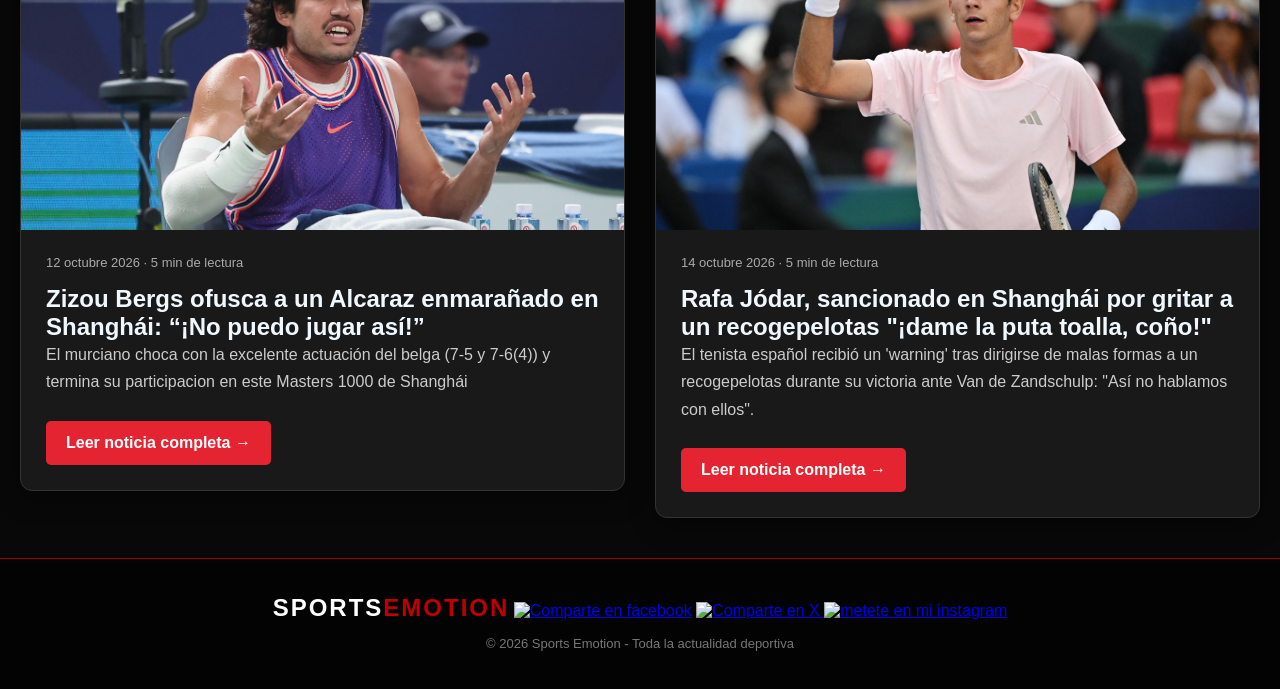
==== commit 36d4736c: "Update index.html" ====
--- a/index.html
+++ b/index.html
@@ -12,15 +12,12 @@
     <meta name="robots" content="index,follow">
     <meta name="author" content="Fernando Martín">
 
-    <link rel="apple-touch-icon" sizes="180x180"
-          href="apple-touch-icon.png">
-    <link rel="icon" type="image/png" sizes="32x32"
-          href="favicon-32x32.png">
-    <link rel="icon" type="image/png" sizes="16x16"
-          href="favicon-16x16.png">
-
-<link rel="stylesheet" href="https://fonts.googleapis.com/css2?family=Material+Symbols+Outlined:opsz,wght,FILL,GRAD@20..48,100..700,0..1,-50..200&icon_names=sports_tennis,sports_soccer" />
-<link rel="stylesheet" href="estilos.css">
+    <link rel="apple-touch-icon" sizes="180x180"href="apple-touch-icon.png">
+    <link rel="icon" type="image/png" sizes="32x32"href="favicon-32x32.png">
+    <link rel="icon" type="image/png" sizes="16x16"href="favicon-16x16.png">
+    <link rel="canonical" href="https://nanoo14.github.io/">
+    <link rel="stylesheet" href="https://fonts.googleapis.com/css2?family=Material+Symbols+Outlined:opsz,wght,FILL,GRAD@20..48,100..700,0..1,-50..200&icon_names=sports_tennis,sports_soccer" />
+    <link rel="stylesheet" href="estilos.css">
 <style>
 .material-symbols-outlined {
   font-variation-settings:
@@ -37,6 +34,7 @@
   'opsz' 24
 }
 
+
 </style>
 </head>
 
@@ -98,7 +96,7 @@
                     <img src="logos/premier-league.avif"alt="Logo de la Premier League">
                     <span>Premier League</span>
                 </a>
-                <a href="Ligas enlaces/Clasificacion.html">
+                <a href="Ligas enlaces/Clasificación.html">
                     <img src="logos/laliga.webp"alt="Logo de LaLiga">
                     <span>LaLiga</span>
                 </a>
@@ -226,14 +224,12 @@
 
 
     <footer class="pie-pagina">
-        <a href="SportsEmotion.html" class="logo">
-            SPORTS<span>EMOTION</span>
-        </a>
+        <a href="SportsEmotion.html" class="logo">SPORTS<span>EMOTION</span></a>
+        <a href="https://www.facebook.com"><img src="imagenes/Facebook.webp" alt="Comparte en facebook" title="Compartir este contenido en Facebok" width="20"></a> 
+        <a href="https://x.com"><img src="imagenes/Logo_Twitter.webp" alt="Comparte en X" title="Comparir este contenido en X" width="20">
+        <a href="https://www.instagram.com/"><img src="imagenes/insta.webp" alt="metete en mi instagram" title="Compartir este contenido en instagram" width="20"></a>
         <p>© 2026 Sports Emotion - Toda la actualidad deportiva</p>
     </footer>
 
 </body>
 </html>
-
-</body>
-</html>
